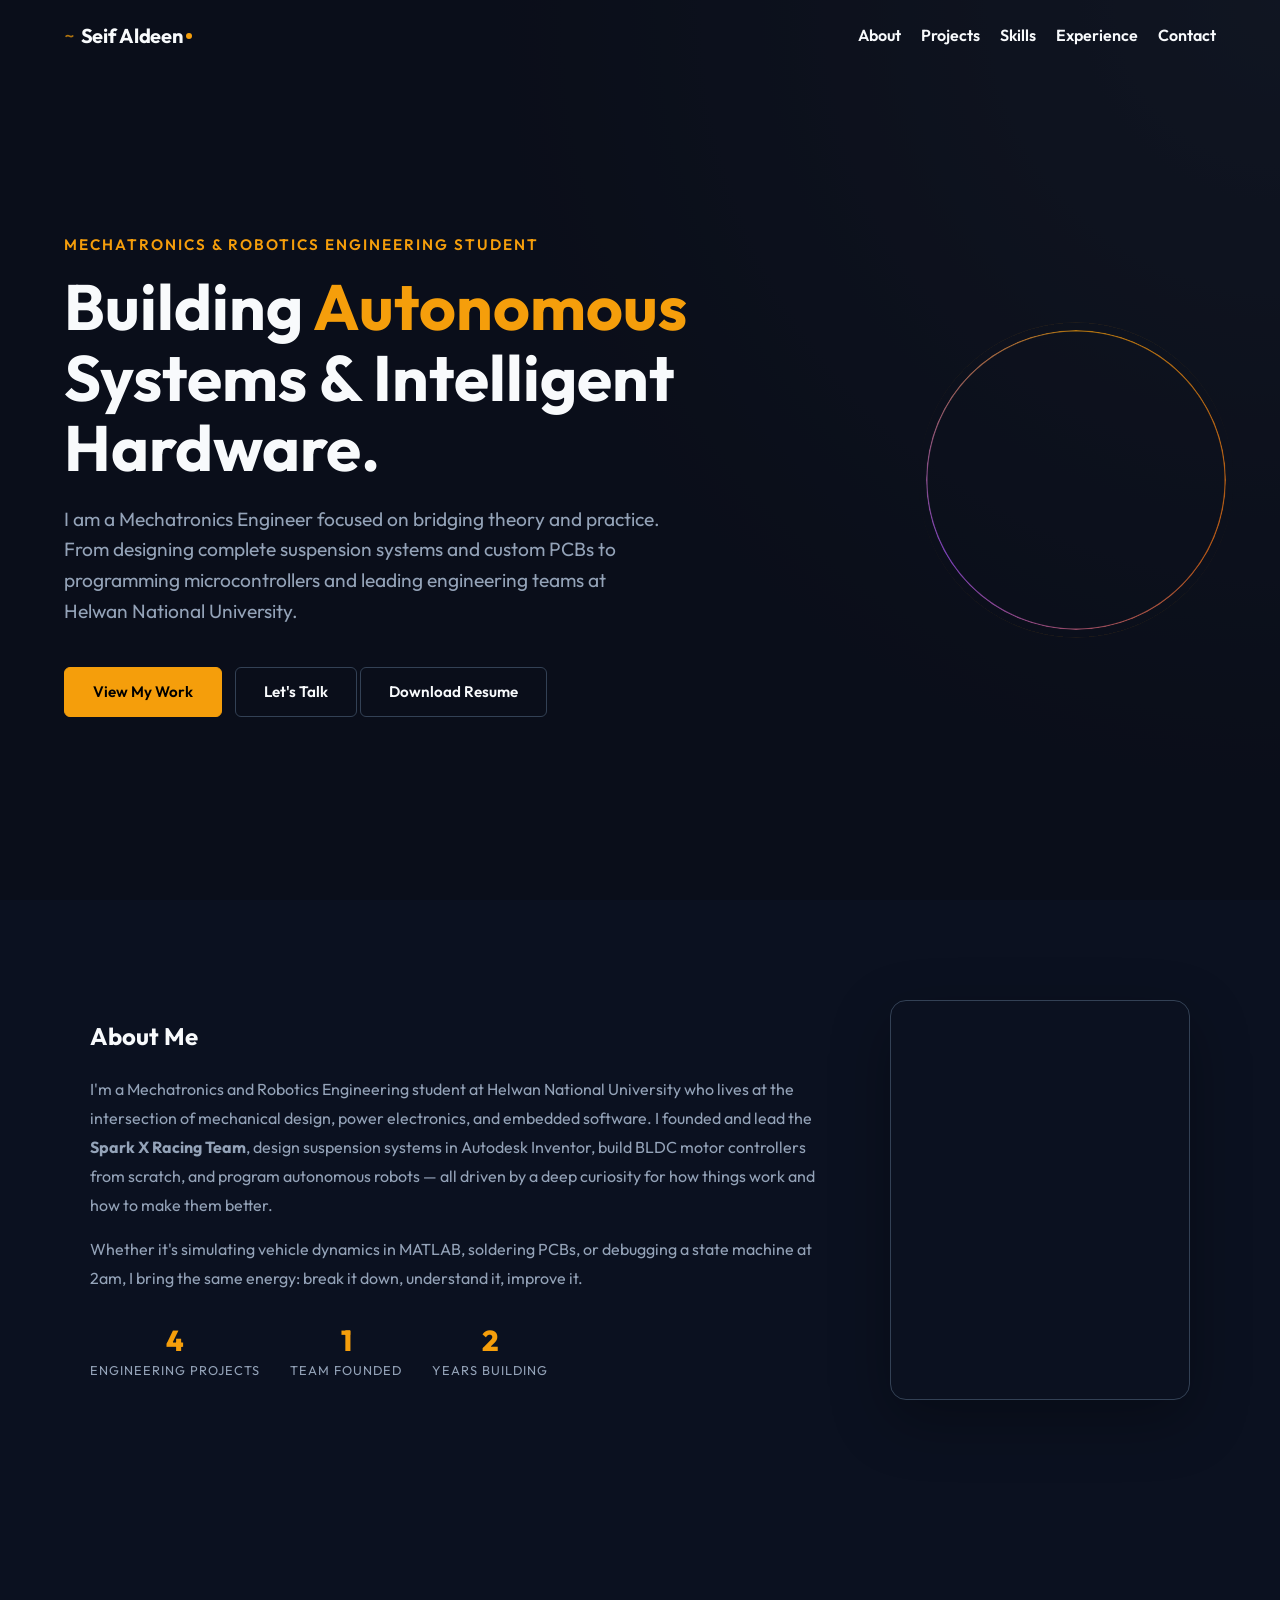
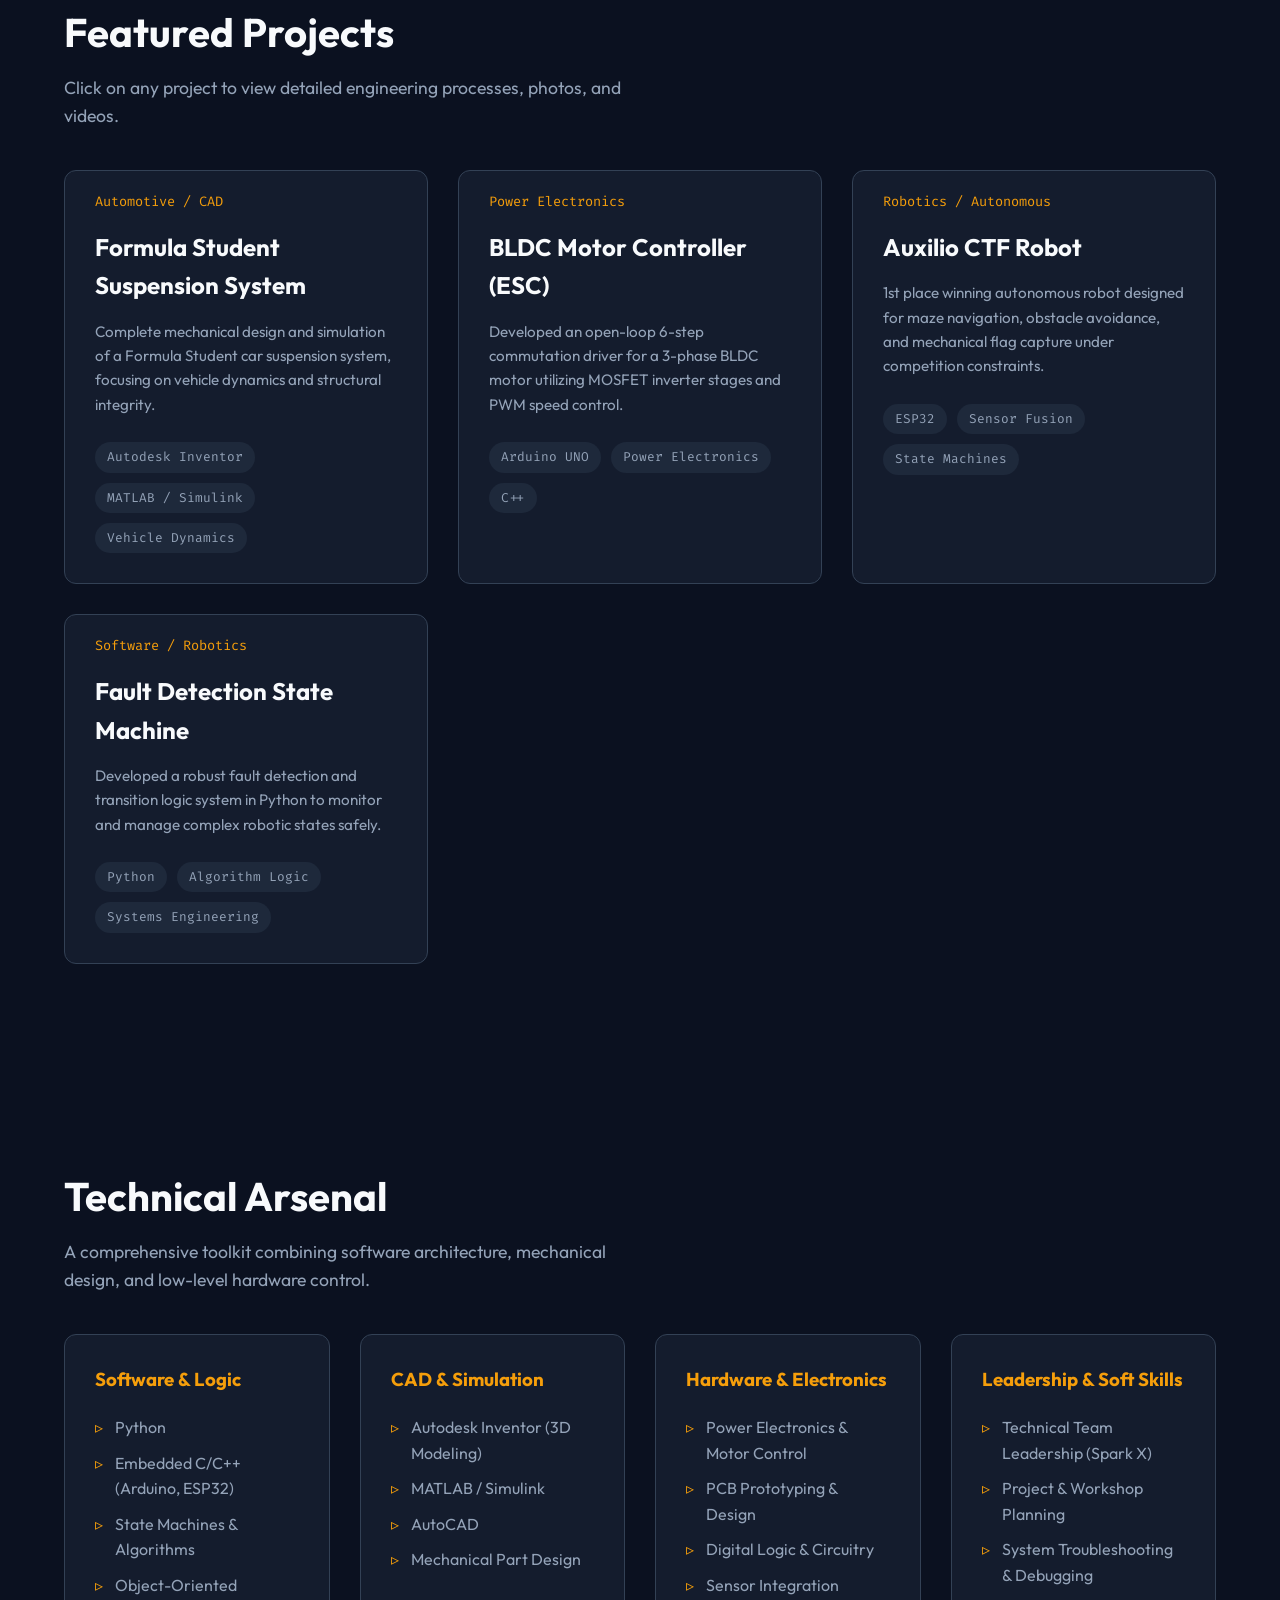
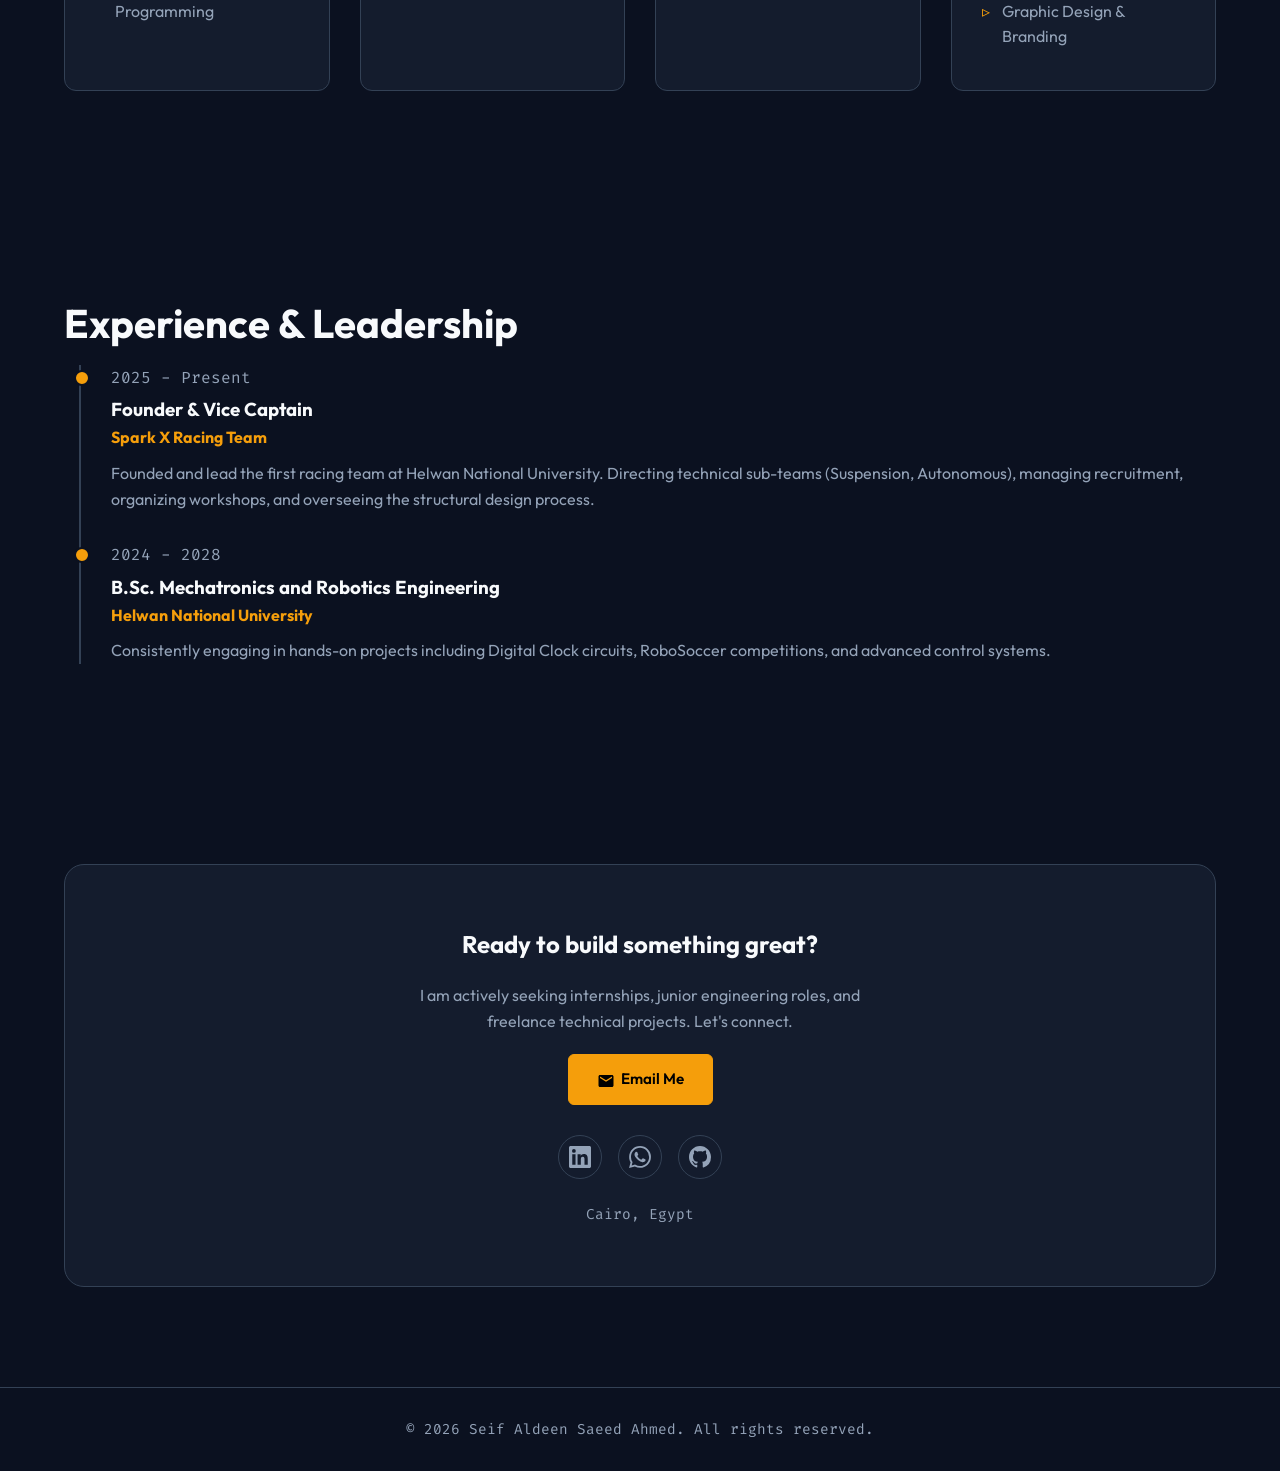
==== index.html @ 83241508 "Add files via upload" ====
<!doctype html>
<html lang="en">
  <head>
    <meta charset="utf-8">
    <meta name="viewport" content="width=device-width, initial-scale=1">
    <title>Seif Aldeen Saeed | Robotics & Mechatronics Engineer</title>
    <meta name="description" content="Portfolio of Seif Aldeen Saeed Ahmed, Mechatronics and Robotics Engineering student at Helwan National University.">
    <meta property="og:title" content="Seif Aldeen Saeed | Robotics & Mechatronics Engineer">
    <meta property="og:description" content="Building autonomous systems and intelligent hardware.">
    <meta property="og:type" content="website">
    <meta property="og:url" content="https://seifaldeen.github.io">
    <meta property="og:image" content="assets/hero-engineering.png">
    <meta name="twitter:card" content="summary_large_image">
    <link rel="preconnect" href="https://fonts.googleapis.com">
    <link rel="preconnect" href="https://fonts.gstatic.com" crossorigin>
    <link href="https://fonts.googleapis.com/css2?family=Outfit:wght@300;400;600;800&family=Fira+Code:wght@400;500&display=swap" rel="stylesheet">
    <link rel="stylesheet" href="styles.css">
    <link rel="icon" href="data:image/svg+xml,<svg xmlns='http://www.w3.org/2000/svg' viewBox='0 0 32 32'><rect width='32' height='32' rx='4' fill='%23f59e0b'/><text x='16' y='22' font-size='18' font-weight='800' text-anchor='middle' fill='%23000'>SA</text></svg>">
  </head>
  <body>
    <div class="scroll-progress" id="scrollProgress"></div>
    <a href="#main-content" class="skip-link">Skip to main content</a>

    <header class="site-header" id="header" role="banner">
      <a class="brand" href="#top" aria-label="Home">
        <span class="brand-name">Seif Aldeen<span class="brand-dot"></span></span>
      </a>
      <button class="hamburger" id="hamburger" aria-label="Toggle navigation menu" aria-expanded="false">
        <span class="hamburger-line"></span>
        <span class="hamburger-line"></span>
        <span class="hamburger-line"></span>
      </button>
      <nav class="nav" id="nav" role="navigation" aria-label="Main navigation">
        <a href="#about">About</a>
        <a href="#work">Projects</a>
        <a href="#skills">Skills</a>
        <a href="#experience">Experience</a>
        <a href="#contact">Contact</a>
      </nav>
    </header>

    <main id="main-content">
      <section class="hero fade-in" id="top" data-section="hero">
        <div class="hero-video-bg">
          <video autoplay muted loop playsinline poster="assets/hero-fallback.jpg">
            <source src="assets/hero-bg.mp4" type="video/mp4">
          </video>
          <div class="hero-video-overlay"></div>
        </div>
        <div class="hero-content">
          <p class="eyebrow" id="hero-eyebrow" data-edit data-label="Eyebrow Text">Mechatronics & Robotics Engineering Student</p>
          <h1 id="hero-headline" data-edit data-label="Headline">Building <span class="highlight">Autonomous</span> Systems & Intelligent Hardware.</h1>
          <p class="hero-copy" id="hero-desc" data-edit data-label="Description">
            I am a Mechatronics Engineer focused on bridging theory and practice. From designing complete suspension systems and custom PCBs to programming microcontrollers and leading engineering teams at Helwan National University.
          </p>
          <div class="hero-actions">
            <a class="button button-primary" href="#work">View My Work</a>
            <a class="button button-secondary" href="mailto:seifaldeengr@gmail.com">Let's Talk</a>
            <a class="button button-outline" href="assets/resume.pdf" target="_blank" rel="noopener noreferrer">Download Resume</a>
          </div>
        </div>
        <div class="hero-visual">
          <div class="hero-profile">
            <div class="hero-profile-ring"></div>
            <img src="assets/profile.jpg" alt="Seif Aldeen Saeed" class="hero-profile-img" id="hero-profile-img" data-edit data-label="Profile Photo" onerror="this.style.display='none'">
          </div>
        </div>
      </section>

      <section class="section about-section fade-in" id="about" data-section="about" aria-labelledby="about-heading">
        <div class="about-content">
          <div class="about-text">
            <h2 id="about-heading">About Me</h2>
            <p id="about-p1" data-edit data-label="About Paragraph 1">I'm a Mechatronics and Robotics Engineering student at Helwan National University who lives at the intersection of mechanical design, power electronics, and embedded software. I founded and lead the <strong>Spark X Racing Team</strong>, design suspension systems in Autodesk Inventor, build BLDC motor controllers from scratch, and program autonomous robots — all driven by a deep curiosity for how things work and how to make them better.</p>
            <p id="about-p2" data-edit data-label="About Paragraph 2">Whether it's simulating vehicle dynamics in MATLAB, soldering PCBs, or debugging a state machine at 2am, I bring the same energy: break it down, understand it, improve it.</p>
            <div class="about-stats">
              <div class="stat">
                <span class="stat-number" id="statProjects">0</span>
                <span class="stat-label">Engineering Projects</span>
              </div>
              <div class="stat">
                <span class="stat-number">1</span>
                <span class="stat-label">Team Founded</span>
              </div>
              <div class="stat">
                <span class="stat-number" id="statYears">0</span>
                <span class="stat-label">Years Building</span>
              </div>
            </div>
          </div>
          <div class="about-visual">
            <div class="about-image-frame">
              <img src="assets/about.jpg" alt="Seif Aldeen working" id="about-img" data-edit data-label="About Photo" onerror="this.style.display='none'">
            </div>
          </div>
        </div>
      </section>

      <section class="section fade-in" id="work" aria-labelledby="work-heading">
        <div class="section-heading">
          <h2 id="work-heading">Featured Projects</h2>
          <p>Click on any project to view detailed engineering processes, photos, and videos.</p>
        </div>
        <div class="work-grid" id="projectGrid"></div>
      </section>

      <section class="section skills-section fade-in" id="skills" data-section="skills" aria-labelledby="skills-heading">
        <div class="section-heading">
          <h2 id="skills-heading">Technical Arsenal</h2>
          <p>A comprehensive toolkit combining software architecture, mechanical design, and low-level hardware control.</p>
        </div>
        <div class="skills-grid">
          <div class="skill-box">
            <h3>Software & Logic</h3>
            <ul>
              <li>Python</li>
              <li>Embedded C/C++ (Arduino, ESP32)</li>
              <li>State Machines & Algorithms</li>
              <li>Object-Oriented Programming</li>
            </ul>
          </div>
          <div class="skill-box">
            <h3>CAD & Simulation</h3>
            <ul>
              <li>Autodesk Inventor (3D Modeling)</li>
              <li>MATLAB / Simulink</li>
              <li>AutoCAD</li>
              <li>Mechanical Part Design</li>
            </ul>
          </div>
          <div class="skill-box">
            <h3>Hardware & Electronics</h3>
            <ul>
              <li>Power Electronics & Motor Control</li>
              <li>PCB Prototyping & Design</li>
              <li>Digital Logic & Circuitry</li>
              <li>Sensor Integration</li>
            </ul>
          </div>
          <div class="skill-box">
            <h3>Leadership & Soft Skills</h3>
            <ul>
              <li>Technical Team Leadership (Spark X)</li>
              <li>Project & Workshop Planning</li>
              <li>System Troubleshooting & Debugging</li>
              <li>Graphic Design & Branding</li>
            </ul>
          </div>
        </div>
      </section>

      <section class="section fade-in" id="experience" data-section="experience" aria-labelledby="exp-heading">
        <div class="section-heading">
          <h2 id="exp-heading">Experience & Leadership</h2>
        </div>
        <div class="timeline">
          <div class="timeline-item">
            <div class="time">2025 - Present</div>
            <div class="timeline-content">
              <h3>Founder & Vice Captain</h3>
              <h4>Spark X Racing Team</h4>
              <p>Founded and lead the first racing team at Helwan National University. Directing technical sub-teams (Suspension, Autonomous), managing recruitment, organizing workshops, and overseeing the structural design process.</p>
            </div>
          </div>
          <div class="timeline-item">
            <div class="time">2024 - 2028</div>
            <div class="timeline-content">
              <h3>B.Sc. Mechatronics and Robotics Engineering</h3>
              <h4>Helwan National University</h4>
              <p>Consistently engaging in hands-on projects including Digital Clock circuits, RoboSoccer competitions, and advanced control systems.</p>
            </div>
          </div>
        </div>
      </section>

      <section class="section contact-section fade-in" id="contact" data-section="contact" aria-labelledby="contact-heading">
        <div class="contact-card">
          <h2 id="contact-heading" data-edit data-label="Contact Heading">Ready to build something great?</h2>
          <p id="contact-desc" data-edit data-label="Contact Description">I am actively seeking internships, junior engineering roles, and freelance technical projects. Let's connect.</p>
          <div class="contact-links">
            <a href="mailto:seifaldeengr@gmail.com" class="button button-primary"><svg width="18" height="18" viewBox="0 0 24 24" fill="currentColor" style="vertical-align:middle;margin-right:6px;"><path d="M20 4H4c-1.1 0-2 .9-2 2v12c0 1.1.9 2 2 2h16c1.1 0 2-.9 2-2V6c0-1.1-.9-2-2-2zm0 4l-8 5-8-5V6l8 5 8-5v2z"/></svg>Email Me</a>
          </div>
          <div class="social-links">
            <a href="https://www.linkedin.com/in/-seifaldeen/" target="_blank" rel="noopener noreferrer" class="social-link" title="LinkedIn">
              <svg width="22" height="22" viewBox="0 0 24 24" fill="currentColor"><path d="M20.447 20.452h-3.554v-5.569c0-1.328-.027-3.037-1.852-3.037-1.853 0-2.136 1.445-2.136 2.939v5.667H9.351V9h3.414v1.561h.046c.477-.9 1.637-1.85 3.37-1.85 3.601 0 4.267 2.37 4.267 5.455v6.286zM5.337 7.433a2.062 2.062 0 01-2.063-2.065 2.064 2.064 0 112.063 2.065zm1.782 13.019H3.555V9h3.564v11.452zM22.225 0H1.771C.792 0 0 .774 0 1.729v20.542C0 23.227.792 24 1.771 24h20.451C23.2 24 24 23.227 24 22.271V1.729C24 .774 23.2 0 22.222 0h.003z"/></svg>
            </a>
            <a href="https://wa.me/201121483787" target="_blank" rel="noopener noreferrer" class="social-link" title="WhatsApp">
              <svg width="22" height="22" viewBox="0 0 24 24" fill="currentColor"><path d="M17.472 14.382c-.297-.149-1.758-.867-2.03-.967-.273-.099-.471-.148-.67.15-.197.297-.767.966-.94 1.164-.173.199-.347.223-.644.075-.297-.15-1.255-.463-2.39-1.475-.883-.788-1.48-1.761-1.653-2.059-.173-.297-.018-.458.13-.606.134-.133.298-.347.446-.52.149-.174.198-.298.298-.497.099-.198.05-.371-.025-.52-.075-.149-.669-1.612-.916-2.207-.242-.579-.487-.5-.669-.51-.173-.008-.371-.01-.57-.01-.198 0-.52.074-.792.372-.272.297-1.04 1.016-1.04 2.479 0 1.462 1.065 2.875 1.213 3.074.149.198 2.096 3.2 5.077 4.487.709.306 1.262.489 1.694.625.712.227 1.36.195 1.871.118.571-.085 1.758-.719 2.006-1.413.248-.694.248-1.289.173-1.413-.074-.124-.272-.198-.57-.347m-5.421 7.403h-.004a9.87 9.87 0 01-5.031-1.378l-.361-.214-3.741.982.998-3.648-.235-.374a9.86 9.86 0 01-1.51-5.26c.001-5.45 4.436-9.884 9.888-9.884 2.64 0 5.122 1.03 6.988 2.898a9.825 9.825 0 012.893 6.994c-.003 5.45-4.437 9.884-9.885 9.884m8.413-18.297A11.815 11.815 0 0012.05 0C5.495 0 .16 5.335.157 11.892c0 2.096.547 4.142 1.588 5.945L.057 24l6.305-1.654a11.882 11.882 0 005.683 1.448h.005c6.554 0 11.89-5.335 11.893-11.893a11.821 11.821 0 00-3.48-8.413z"/></svg>
            </a>
            <a href="https://github.com/seif-aldeen" target="_blank" rel="noopener noreferrer" class="social-link" title="GitHub">
              <svg width="22" height="22" viewBox="0 0 24 24" fill="currentColor"><path d="M12 0C5.37 0 0 5.37 0 12c0 5.31 3.435 9.795 8.205 11.385.6.105.825-.255.825-.57 0-.285-.015-1.23-.015-2.235-3.015.555-3.795-.735-4.035-1.41-.135-.345-.72-1.41-1.23-1.695-.42-.225-1.02-.78-.015-.795.945-.015 1.62.87 1.845 1.23 1.08 1.815 2.805 1.305 3.495.99.105-.78.42-1.305.765-1.605-2.67-.3-5.46-1.335-5.46-5.925 0-1.305.465-2.385 1.23-3.225-.12-.3-.54-1.53.12-3.18 0 0 1.005-.315 3.3 1.23.96-.27 1.98-.405 3-.405s2.04.135 3 .405c2.295-1.56 3.3-1.23 3.3-1.23.66 1.65.24 2.88.12 3.18.765.84 1.23 1.905 1.23 3.225 0 4.605-2.805 5.625-5.475 5.925.435.375.81 1.095.81 2.22 0 1.605-.015 2.895-.015 3.3 0 .315.225.69.825.57A12.02 12.02 0 0024 12c0-6.63-5.37-12-12-12z"/></svg>
            </a>
          </div>
          <div class="contact-info">
            <span>Cairo, Egypt</span>
          </div>
        </div>
      </section>
    </main>

    <footer class="site-footer" role="contentinfo">
      <p>&copy; <span id="year"></span> Seif Aldeen Saeed Ahmed. All rights reserved.</p>
    </footer>

    <script src="script.js"></script>
  </body>
</html>
---- styles.css ----
:root {
  --bg-color: #0b1120;
  --bg-secondary: #1e293b;
  --text-main: #f8fafc;
  --text-muted: #94a3b8;
  --accent: #f59e0b;
  --accent-hover: #d97706;
  --border: #334155;
  --card-bg: rgba(30, 41, 59, 0.5);
  --radius: 12px;
  --transition: 0.3s ease;
}

* {
  box-sizing: border-box;
  margin: 0;
  padding: 0;
}

html {
  scroll-behavior: smooth;
}

body {
  background-color: var(--bg-color);
  color: var(--text-main);
  font-family: 'Outfit', sans-serif;
  line-height: 1.6;
  overflow-x: hidden;
}

a {
  text-decoration: none;
  color: inherit;
}

img {
  max-width: 100%;
  height: auto;
}

::selection {
  background: rgba(245, 158, 11, 0.3);
  color: var(--text-main);
}

:focus-visible {
  outline: 2px solid var(--accent);
  outline-offset: 3px;
}

.skip-link {
  position: absolute;
  top: -100%;
  left: 10px;
  background: var(--accent);
  color: #000;
  padding: 8px 16px;
  z-index: 10000;
  border-radius: 4px;
  font-weight: 600;
  transition: top 0.2s;
}

.skip-link:focus {
  top: 10px;
}

/* ===== HEADER ===== */
.site-header {
  position: fixed;
  top: 0;
  width: 100%;
  padding: 20px 5%;
  display: flex;
  justify-content: space-between;
  align-items: center;
  z-index: 1000;
  transition: background var(--transition), backdrop-filter var(--transition);
}

.site-header.scrolled {
  background: rgba(11, 17, 32, 0.9);
  backdrop-filter: blur(10px);
  border-bottom: 1px solid var(--border);
}

.brand {
  display: flex;
  align-items: center;
  gap: 8px;
  font-size: 1.25rem;
  text-decoration: none;
  font-weight: 700;
  letter-spacing: -0.3px;
}

.brand-name {
  color: var(--text-main);
  display: flex;
  align-items: center;
}

.brand-dot {
  display: inline-block;
  width: 6px;
  height: 6px;
  background: var(--accent);
  border-radius: 50%;
  margin-left: 4px;
  animation: pulse-dot 2s ease-in-out infinite;
}

@keyframes pulse-dot {
  0%, 100% { opacity: 1; transform: scale(1); }
  50% { opacity: 0.5; transform: scale(0.8); }
}

.brand-name::before {
  content: '~';
  color: var(--accent);
  margin-right: 6px;
  font-weight: 400;
  opacity: 0.7;
}

.nav {
  display: flex;
  gap: 20px;
  font-weight: 600;
}

.nav a {
  position: relative;
  transition: color var(--transition);
}

.nav a::after {
  content: '';
  position: absolute;
  bottom: -4px;
  left: 0;
  width: 0;
  height: 2px;
  background: var(--accent);
  transition: width var(--transition);
}

.nav a:hover {
  color: var(--accent);
}

.nav a:hover::after {
  width: 100%;
}

/* ===== HAMBURGER ===== */
.hamburger {
  display: none;
  flex-direction: column;
  gap: 5px;
  background: none;
  border: none;
  cursor: pointer;
  padding: 4px;
  z-index: 1001;
}

.hamburger-line {
  display: block;
  width: 24px;
  height: 2px;
  background: var(--text-main);
  border-radius: 2px;
  transition: transform var(--transition), opacity var(--transition);
}

.hamburger.active .hamburger-line:nth-child(1) {
  transform: translateY(7px) rotate(45deg);
}

.hamburger.active .hamburger-line:nth-child(2) {
  opacity: 0;
}

.hamburger.active .hamburger-line:nth-child(3) {
  transform: translateY(-7px) rotate(-45deg);
}

/* ===== HERO ===== */
.hero {
  min-height: 100vh;
  display: flex;
  align-items: center;
  padding: 0 5%;
  background: radial-gradient(circle at top right, #1e293b, transparent 50%);
  position: relative;
  overflow: hidden;
}

.hero-video-bg {
  position: absolute;
  inset: 0;
  z-index: 0;
}

.hero-video-bg video {
  width: 100%;
  height: 100%;
  object-fit: cover;
}

.hero-video-overlay {
  position: absolute;
  inset: 0;
  background: rgba(10, 14, 23, 0.7);
}

.hero-content,
.hero-visual {
  position: relative;
  z-index: 1;
}

.hero-content {
  max-width: 800px;
  margin-top: 50px;
}

.eyebrow {
  color: var(--accent);
  font-weight: 600;
  text-transform: uppercase;
  letter-spacing: 2px;
  margin-bottom: 15px;
  font-size: 0.95rem;
}

h1 {
  font-size: clamp(2.5rem, 5vw, 4.5rem);
  line-height: 1.1;
  margin-bottom: 20px;
}

.highlight {
  color: var(--accent);
}

.hero-copy {
  font-size: 1.2rem;
  color: var(--text-muted);
  margin-bottom: 40px;
  max-width: 600px;
}

.hero {
  gap: 60px;
  justify-content: space-between;
}

.hero-visual {
  flex-shrink: 0;
  display: flex;
  align-items: center;
  justify-content: center;
  margin-top: 60px;
}

.hero-profile {
  position: relative;
  width: 280px;
  height: 280px;
}

.hero-profile-ring {
  position: absolute;
  inset: -10px;
  border-radius: 50%;
  background: conic-gradient(from 0deg, var(--accent), #f97316, #a855f7, var(--accent));
  mask: radial-gradient(farthest-side, transparent calc(100% - 2px), #fff calc(100% - 1px));
  -webkit-mask: radial-gradient(farthest-side, transparent calc(100% - 2px), #fff calc(100% - 1px));
  animation: spin-ring 4s linear infinite;
  opacity: 0.7;
}

@keyframes spin-ring {
  0% { transform: rotate(0deg); }
  100% { transform: rotate(360deg); }
}

.hero-profile::after {
  content: '';
  position: absolute;
  inset: -18px;
  border-radius: 50%;
  background: conic-gradient(from 90deg, transparent, rgba(245,158,11,0.08), transparent, rgba(245,158,11,0.08), transparent);
  mask: radial-gradient(farthest-side, transparent calc(100% - 1px), #fff calc(100% - 1px));
  -webkit-mask: radial-gradient(farthest-side, transparent calc(100% - 1px), #fff calc(100% - 1px));
  animation: spin-ring 6s linear infinite reverse;
  pointer-events: none;
}

.hero-profile-img {
  width: 100%;
  height: 100%;
  object-fit: cover;
  border-radius: 50%;
  border: 3px solid var(--accent);
  box-shadow: 0 0 60px rgba(245, 158, 11, 0.15), 0 0 120px rgba(245, 158, 11, 0.05);
}

/* ===== BUTTONS ===== */
.button {
  padding: 12px 28px;
  font-weight: 600;
  border-radius: 6px;
  display: inline-block;
  transition: all var(--transition);
  cursor: pointer;
  font-family: 'Outfit', sans-serif;
  font-size: 0.95rem;
  border: none;
}

.button-primary {
  background: var(--accent);
  color: #000;
  border: 1px solid var(--accent);
}

.button-primary:hover {
  background: var(--accent-hover);
  transform: translateY(-2px);
}

.button-secondary {
  background: transparent;
  border: 1px solid var(--border);
  color: var(--text-main);
  margin-left: 10px;
}

.button-secondary:hover {
  border-color: var(--text-main);
  transform: translateY(-2px);
}

.button-whatsapp {
  background: #25D366;
  color: #000;
  border: 1px solid #25D366;
}

.button-whatsapp:hover {
  background: #1ebe5d;
  transform: translateY(-2px);
}

/* ===== SECTIONS ===== */
.section {
  padding: 100px 5%;
}

.section-heading h2 {
  font-size: 2.5rem;
  margin-bottom: 10px;
}

.section-heading p {
  color: var(--text-muted);
  margin-bottom: 40px;
  font-size: 1.1rem;
  max-width: 600px;
}

/* ===== PROJECTS GRID ===== */
.work-grid {
  display: grid;
  grid-template-columns: repeat(3, 1fr);
  gap: 30px;
}

.work-card {
  background: var(--card-bg);
  border: 1px solid var(--border);
  border-radius: var(--radius);
  display: block;
  transition: transform var(--transition), border-color var(--transition), box-shadow var(--transition);
  position: relative;
  overflow: hidden;
}

.card-content {
  padding: 20px 30px 30px;
}

.work-card:hover {
  transform: translateY(-5px);
  border-color: var(--accent);
  box-shadow: 0 10px 30px rgba(0, 0, 0, 0.5);
}

.card-label {
  font-family: 'Fira Code', monospace;
  font-size: 0.85rem;
  color: var(--accent);
  margin-bottom: 15px;
  display: block;
}

.work-card h3 {
  font-size: 1.5rem;
  margin-bottom: 15px;
}

.work-card p {
  color: var(--text-muted);
  margin-bottom: 25px;
  font-size: 0.95rem;
}

.tag-list {
  list-style: none;
  display: flex;
  flex-wrap: wrap;
  gap: 10px;
}

.tag-list li {
  background: var(--bg-secondary);
  padding: 5px 12px;
  border-radius: 20px;
  font-size: 0.8rem;
  font-family: 'Fira Code', monospace;
  color: var(--text-muted);
}

/* ===== SECTION EDIT BUTTON (dev mode) ===== */
.dev-mode .section-edit-btn {
  position: absolute;
  top: 50px;
  right: 16px;
  width: 36px;
  height: 36px;
  border-radius: 50%;
  border: 1px solid var(--accent);
  background: rgba(11, 17, 32, 0.85);
  color: var(--accent);
  font-size: 1rem;
  cursor: pointer;
  z-index: 50;
  display: flex;
  align-items: center;
  justify-content: center;
  opacity: 0.5;
  transition: opacity 0.2s, transform 0.2s, background 0.2s;
}

.dev-mode [data-section]:hover .section-edit-btn {
  opacity: 1;
}

.dev-mode .section-edit-btn:hover {
  background: var(--accent);
  color: #000;
  transform: scale(1.15);
}

/* ===== ABOUT ===== */
.about-content {
  display: flex;
  gap: 60px;
  align-items: center;
  max-width: 1100px;
  margin: 0 auto;
}

.about-text {
  flex: 1;
}

.about-text h2 {
  margin-bottom: 20px;
}

.about-text p {
  color: var(--text-muted);
  line-height: 1.8;
  margin-bottom: 16px;
}

.about-stats {
  display: flex;
  gap: 30px;
  margin-top: 30px;
}

.stat {
  text-align: center;
}

.stat-number {
  display: block;
  font-size: 1.8rem;
  font-weight: 800;
  color: var(--accent);
  line-height: 1.2;
}

.stat-label {
  font-size: 0.8rem;
  color: var(--text-muted);
  text-transform: uppercase;
  letter-spacing: 1px;
}

.about-visual {
  flex-shrink: 0;
  width: 300px;
}

.about-image-frame {
  width: 100%;
  aspect-ratio: 3/4;
  border-radius: 16px;
  overflow: hidden;
  border: 1px solid var(--border);
  box-shadow: 0 20px 60px rgba(0,0,0,0.3);
}

.about-image-frame img {
  width: 100%;
  height: 100%;
  object-fit: cover;
}

/* ===== SKILLS ===== */
.skills-grid {
  display: grid;
  grid-template-columns: repeat(auto-fit, minmax(250px, 1fr));
  gap: 30px;
}

.skill-box {
  background: var(--card-bg);
  padding: 30px;
  border-radius: var(--radius);
  border: 1px solid var(--border);
  transition: border-color var(--transition);
}

.skill-box:hover {
  border-color: var(--accent);
}

.skill-box h3 {
  margin-bottom: 20px;
  color: var(--accent);
}

.skill-box ul {
  list-style: none;
  color: var(--text-muted);
}

.skill-box ul li {
  margin-bottom: 10px;
  position: relative;
  padding-left: 20px;
}

.skill-box ul li::before {
  content: '▹';
  position: absolute;
  left: 0;
  color: var(--accent);
}

/* ===== TIMELINE ===== */
.timeline {
  display: flex;
  flex-direction: column;
  gap: 30px;
  border-left: 2px solid var(--border);
  padding-left: 30px;
  margin-left: 15px;
}

.timeline-item {
  position: relative;
}

.timeline-item::before {
  content: '';
  position: absolute;
  left: -37px;
  top: 5px;
  width: 12px;
  height: 12px;
  border-radius: 50%;
  background: var(--accent);
  border: 2px solid var(--bg-color);
}

.timeline-item .time {
  font-family: 'Fira Code', monospace;
  color: var(--text-muted);
  margin-bottom: 5px;
}

.timeline-item h4 {
  color: var(--accent);
  margin-bottom: 10px;
}

.timeline-content p {
  color: var(--text-muted);
}

/* ===== CONTACT ===== */
.contact-card {
  text-align: center;
  background: var(--card-bg);
  padding: 60px 20px;
  border-radius: 20px;
  border: 1px solid var(--border);
}

.contact-card p {
  color: var(--text-muted);
  margin: 20px auto;
  max-width: 500px;
}

.contact-links {
  margin-bottom: 30px;
}

.contact-info {
  font-family: 'Fira Code', monospace;
  color: var(--text-muted);
  font-size: 0.9rem;
  margin-top: 20px;
}

.social-links {
  display: flex;
  justify-content: center;
  gap: 16px;
  margin-bottom: 24px;
}

.social-link {
  display: flex;
  align-items: center;
  justify-content: center;
  width: 44px;
  height: 44px;
  border-radius: 50%;
  border: 1px solid var(--border);
  color: var(--text-muted);
  transition: all var(--transition);
}

.social-link:hover {
  color: var(--accent);
  border-color: var(--accent);
  background: rgba(245, 158, 11, 0.08);
  transform: translateY(-3px);
}

.button-outline {
  background: transparent;
  color: var(--text-main);
  border: 1px solid var(--border);
}

.button-outline:hover {
  border-color: var(--accent);
  color: var(--accent);
  transform: translateY(-2px);
}

/* ===== SCROLL PROGRESS BAR ===== */
.scroll-progress {
  position: fixed;
  top: 0;
  left: 0;
  height: 3px;
  width: 0%;
  background: linear-gradient(90deg, var(--accent), #f97316);
  z-index: 99999;
  transition: width 50ms linear;
}

/* ===== FOOTER ===== */
.site-footer {
  text-align: center;
  padding: 30px;
  border-top: 1px solid var(--border);
  color: var(--text-muted);
  font-family: 'Fira Code', monospace;
  font-size: 0.9rem;
}

/* ===== SCROLL ANIMATIONS ===== */
.fade-in {
  opacity: 0;
  transform: translateY(30px);
  transition: opacity 0.8s ease-out, transform 0.8s ease-out;
}

.fade-in.visible {
  opacity: 1;
  transform: translateY(0);
}

/* ================================================================
   DEV MODE ADMIN PANEL
   ================================================================ */

.dev-mode .admin-bar {
  position: fixed;
  bottom: 0;
  left: 0;
  right: 0;
  z-index: 9999;
  background: #1a1a2e;
  border-top: 2px solid var(--accent);
  padding: 10px 20px;
  display: flex;
  align-items: center;
  justify-content: space-between;
  gap: 12px;
  font-family: 'Fira Code', monospace;
  font-size: 0.85rem;
  box-shadow: 0 -4px 20px rgba(0, 0, 0, 0.5);
}

.dev-mode .admin-bar-badge {
  display: flex;
  align-items: center;
  gap: 8px;
  color: var(--accent);
  font-weight: 600;
}

.dev-mode .admin-bar-badge::before {
  content: '';
  width: 10px;
  height: 10px;
  border-radius: 50%;
  background: #22c55e;
  animation: pulse-dot 2s infinite;
}

@keyframes pulse-dot {
  0%, 100% { opacity: 1; }
  50% { opacity: 0.4; }
}

.dev-mode .admin-bar-actions {
  display: flex;
  gap: 8px;
}

.dev-mode .admin-btn {
  background: var(--bg-secondary);
  color: var(--text-main);
  border: 1px solid var(--border);
  padding: 6px 14px;
  border-radius: 4px;
  cursor: pointer;
  font-family: 'Fira Code', monospace;
  font-size: 0.8rem;
  transition: all var(--transition);
}

.dev-mode .admin-btn:hover {
  border-color: var(--accent);
  color: var(--accent);
}

.dev-mode .admin-btn-danger {
  color: #ef4444;
  border-color: #ef4444;
}

.dev-mode .admin-btn-danger:hover {
  background: #ef4444;
  color: #fff;
}

.dev-mode .admin-btn-success {
  color: #22c55e;
  border-color: #22c55e;
}

.dev-mode .admin-btn-success:hover {
  background: #22c55e;
  color: #000;
}

.dev-mode .admin-btn-warn {
  color: #f59e0b;
  border-color: #f59e0b;
}

.dev-mode .admin-btn-warn:hover {
  background: #f59e0b;
  color: #000;
}

.dev-mode .edit-overlay {
  position: absolute;
  top: 8px;
  right: 8px;
  z-index: 10;
  opacity: 0;
  transition: opacity var(--transition);
}

.dev-mode .work-card:hover .edit-overlay {
  opacity: 1;
}

.dev-mode .admin-edit-btn {
  background: var(--accent);
  color: #000;
  border: none;
  padding: 4px 10px;
  border-radius: 4px;
  cursor: pointer;
  font-family: 'Fira Code', monospace;
  font-size: 0.75rem;
  font-weight: 600;
  transition: all var(--transition);
}

.dev-mode .admin-edit-btn:hover {
  background: var(--accent-hover);
  transform: scale(1.05);
}

.dev-mode .admin-del-btn {
  background: rgba(239, 68, 68, 0.2);
  color: #ef4444;
  border: 1px solid rgba(239, 68, 68, 0.4);
  padding: 2px 8px;
  border-radius: 4px;
  cursor: pointer;
  font-size: 1.1rem;
  font-weight: 700;
  line-height: 1;
  transition: all var(--transition);
  margin-left: 4px;
}

.dev-mode .admin-del-btn:hover {
  background: rgba(239, 68, 68, 0.4);
  transform: scale(1.1);
}

.button-danger {
  background: rgba(239, 68, 68, 0.15);
  color: #ef4444;
  border: 1px solid rgba(239, 68, 68, 0.4);
}

.button-danger:hover {
  background: rgba(239, 68, 68, 0.3);
  transform: translateY(-2px);
}

.dev-mode .admin-add-card {
  display: flex;
  align-items: center;
  justify-content: center;
  min-height: 200px;
  border: 2px dashed var(--border);
  border-radius: var(--radius);
  cursor: pointer;
  transition: all var(--transition);
  background: transparent;
  font-family: 'Outfit', sans-serif;
  color: var(--text-muted);
  font-size: 1rem;
  gap: 8px;
}

.dev-mode .admin-add-card:hover {
  border-color: var(--accent);
  color: var(--accent);
  background: rgba(245, 158, 11, 0.05);
}

/* ===== ADMIN MODAL ===== */
.dev-mode .admin-modal-overlay {
  position: fixed;
  top: 0;
  left: 0;
  right: 0;
  bottom: 0;
  background: rgba(0, 0, 0, 0.7);
  backdrop-filter: blur(4px);
  z-index: 10000;
  display: flex;
  align-items: center;
  justify-content: center;
  padding: 20px;
}

.dev-mode .admin-modal {
  background: #1a1a2e;
  border: 1px solid var(--border);
  border-radius: var(--radius);
  width: 100%;
  max-width: 700px;
  max-height: 90vh;
  display: flex;
  flex-direction: column;
  box-shadow: 0 20px 60px rgba(0, 0, 0, 0.5);
}

.dev-mode .admin-modal-header {
  display: flex;
  justify-content: space-between;
  align-items: center;
  padding: 20px 24px;
  border-bottom: 1px solid var(--border);
}

.dev-mode .admin-modal-header h2 {
  font-size: 1.3rem;
  color: var(--text-main);
}

.dev-mode .admin-modal-close {
  background: none;
  border: none;
  color: var(--text-muted);
  font-size: 1.5rem;
  cursor: pointer;
  padding: 4px;
  line-height: 1;
  transition: color var(--transition);
}

.dev-mode .admin-modal-close:hover {
  color: var(--text-main);
}

.dev-mode .admin-modal-body {
  padding: 24px;
  overflow-y: auto;
  flex: 1;
}

.dev-mode .admin-modal-footer {
  padding: 16px 24px;
  border-top: 1px solid var(--border);
  display: flex;
  justify-content: flex-end;
  gap: 10px;
}

.dev-mode .admin-field {
  margin-bottom: 20px;
}

.dev-mode .admin-field label {
  display: block;
  margin-bottom: 6px;
  font-size: 0.9rem;
  font-weight: 600;
  color: var(--text-muted);
}

.dev-mode .admin-input {
  width: 100%;
  background: var(--bg-color);
  border: 1px solid var(--border);
  border-radius: 6px;
  padding: 10px 14px;
  color: var(--text-main);
  font-family: 'Outfit', sans-serif;
  font-size: 0.95rem;
  transition: border-color var(--transition);
}

.dev-mode .admin-input:focus {
  border-color: var(--accent);
  outline: none;
}

.dev-mode textarea.admin-input {
  resize: vertical;
  min-height: 60px;
}

/* ===== IMAGE SORTABLE LIST (drag & drop) ===== */
.dev-mode .image-sortable-list {
  display: flex;
  flex-direction: column;
  gap: 8px;
  margin-bottom: 12px;
  min-height: 60px;
}

.dev-mode .image-sortable-item {
  display: flex;
  flex-wrap: wrap;
  align-items: center;
  gap: 8px;
  background: var(--bg-color);
  border: 1px solid var(--border);
  border-radius: 6px;
  padding: 8px 12px;
  cursor: grab;
  transition: border-color var(--transition), opacity var(--transition);
  user-select: none;
}

.dev-mode .image-sortable-item:active {
  cursor: grabbing;
}

.dev-mode .image-sortable-item.drag-over {
  border-color: var(--accent);
  opacity: 0.7;
}

.dev-mode .image-sortable-item.dragging {
  opacity: 0.4;
}

.dev-mode .image-sortable-item .drag-handle {
  color: var(--text-muted);
  font-size: 1.1rem;
  cursor: grab;
  flex-shrink: 0;
}

.dev-mode .image-sortable-item .img-thumb {
  width: 48px;
  height: 36px;
  border-radius: 4px;
  object-fit: cover;
  border: 1px solid var(--border);
  flex-shrink: 0;
  background: var(--bg-secondary);
}

.dev-mode .image-sortable-item .img-url {
  flex: 1;
  font-size: 0.8rem;
  color: var(--text-muted);
  font-family: 'Fira Code', monospace;
  overflow: hidden;
  text-overflow: ellipsis;
  white-space: nowrap;
}

.dev-mode .image-sortable-item .img-caption-input {
  flex: 0 0 100%;
  padding: 4px 8px;
  font-size: 0.78rem;
  background: var(--bg-color);
  border: 1px solid var(--border);
  border-radius: 4px;
  color: var(--text-main);
  font-family: 'Outfit', sans-serif;
  margin: 2px 0;
  order: 10;
}

.dev-mode .image-sortable-item .img-caption-input:focus {
  outline: none;
  border-color: var(--accent);
}

.dev-mode .image-sortable-item .img-remove {
  background: none;
  border: none;
  color: #ef4444;
  cursor: pointer;
  font-size: 1.2rem;
  padding: 2px 6px;
  border-radius: 4px;
  transition: background var(--transition);
  flex-shrink: 0;
}

.dev-mode .image-sortable-item .img-remove:hover {
  background: rgba(239, 68, 68, 0.15);
}

.dev-mode .image-sortable-item .img-video-badge {
  width: 20px;
  height: 20px;
  background: rgba(245,158,11,0.15);
  border: 1px solid var(--accent);
  border-radius: 4px;
  display: flex;
  align-items: center;
  justify-content: center;
  font-size: 0.65rem;
  color: var(--accent);
  flex-shrink: 0;
}

.dev-mode .image-sortable-item .img-star {
  cursor: pointer;
  font-size: 1.1rem;
  padding: 2px 4px;
  flex-shrink: 0;
  transition: transform 0.2s;
  line-height: 1;
}

.dev-mode .image-sortable-item .img-star:hover {
  transform: scale(1.2);
}

.dev-mode .image-sortable-item .img-star.is-cover {
  color: var(--accent);
  cursor: default;
}

.dev-mode .image-sortable-item .img-star:not(.is-cover) {
  color: var(--text-muted);
}

.dev-mode .image-sortable-item .img-star:not(.is-cover):hover {
  color: var(--accent);
}

.dev-mode .image-add-row {
  display: flex;
  gap: 8px;
}

.dev-mode .image-add-row .admin-input {
  flex: 1;
}

.dev-mode .image-add-row .admin-btn {
  white-space: nowrap;
}

.dev-mode .image-upload-local {
  display: flex;
  align-items: center;
  gap: 10px;
  margin-top: 8px;
  flex-wrap: wrap;
}

.dev-mode .admin-btn-upload {
  cursor: pointer;
  background: var(--bg-color);
  border: 1px solid var(--border);
  color: var(--text-main);
  padding: 6px 14px;
  border-radius: 4px;
  font-size: 0.8rem;
  font-weight: 600;
  transition: border-color 0.2s;
}

.dev-mode .admin-btn-upload:hover {
  border-color: var(--accent);
}

.dev-mode .upload-hint {
  color: var(--text-muted);
  font-size: 0.75rem;
  font-style: italic;
}

.dev-mode .image-sortable-list.drop-target {
  border-color: var(--accent);
  background: rgba(245, 158, 11, 0.08);
}

.dev-mode .image-sortable-empty {
  color: var(--text-muted);
  font-size: 0.85rem;
  padding: 16px;
  text-align: center;
  border: 1px dashed var(--border);
  border-radius: 6px;
}

/* ===== TOAST NOTIFICATION ===== */
.dev-mode .admin-toast {
  position: fixed;
  bottom: 80px;
  left: 50%;
  transform: translateX(-50%);
  background: #1a1a2e;
  border: 1px solid var(--accent);
  color: var(--text-main);
  padding: 10px 24px;
  border-radius: 6px;
  font-family: 'Fira Code', monospace;
  font-size: 0.85rem;
  z-index: 99999;
  animation: toast-in 0.3s ease;
  white-space: nowrap;
}

@keyframes toast-in {
  from {
    opacity: 0;
    transform: translateX(-50%) translateY(20px);
  }
  to {
    opacity: 1;
    transform: translateX(-50%) translateY(0);
  }
}

/* ================================================================
   PROJECT TEMPLATE PAGE
   ================================================================ */

.project-page .project-header {
  padding: 150px 5% 50px;
  text-align: center;
}

.project-page .project-header h1 {
  margin-bottom: 20px;
}

.project-page .back-link {
  display: inline-block;
  margin-bottom: 30px;
  color: var(--accent);
  font-family: 'Fira Code', monospace;
  transition: color var(--transition);
}

.project-page .back-link:hover {
  color: var(--accent-hover);
}

.project-page .media-container {
  max-width: 900px;
  margin: 0 auto 50px;
  border-radius: var(--radius);
  overflow: hidden;
  border: 1px solid var(--border);
}

.project-page .media-container video,
.project-page .media-container img {
  width: 100%;
  display: block;
}

.project-page .project-details {
  max-width: 800px;
  margin: 0 auto 100px;
}

.project-page .project-details h2 {
  color: var(--accent);
  margin-top: 40px;
  margin-bottom: 15px;
}

.project-page .project-details p {
  color: var(--text-muted);
  margin-bottom: 15px;
  font-size: 1.1rem;
}

.project-page .photo-gallery {
  display: grid;
  grid-template-columns: repeat(auto-fill, minmax(280px, 1fr));
  gap: 20px;
  margin-top: 30px;
}

.project-page .photo-gallery .gallery-figure {
  margin: 0;
  border-radius: 8px;
  overflow: hidden;
  border: 1px solid var(--border);
  background: var(--card-bg);
  transition: transform var(--transition);
}

.project-page .photo-gallery .gallery-figure:hover {
  transform: scale(1.02);
}

.project-page .photo-gallery .gallery-figure img,
.project-page .photo-gallery .gallery-figure iframe {
  width: 100%;
  display: block;
  cursor: pointer;
  border: none;
  border-radius: 0;
  aspect-ratio: 16/9;
  object-fit: cover;
  background: #000;
}

.project-page .photo-gallery .gallery-figure {
  position: relative;
}

.project-page .photo-gallery .gallery-play-badge {
  position: absolute;
  top: 50%;
  left: 50%;
  transform: translate(-50%, -50%);
  width: 48px;
  height: 48px;
  background: rgba(0,0,0,0.65);
  border: 2px solid rgba(255,255,255,0.7);
  border-radius: 50%;
  display: flex;
  align-items: center;
  justify-content: center;
  color: #fff;
  font-size: 1.2rem;
  pointer-events: none;
  transition: transform var(--transition);
}

.project-page .photo-gallery .gallery-figure:hover .gallery-play-badge {
  transform: translate(-50%, -50%) scale(1.12);
  background: rgba(0,0,0,0.8);
}

.project-page .photo-gallery .gallery-figure .gallery-caption {
  padding: 10px 14px;
  font-size: 0.85rem;
  color: var(--text-muted);
  border-top: 1px solid var(--border);
  font-family: 'Outfit', sans-serif;
}

/* ================================================================
   RESPONSIVE
   ================================================================ */

@media (max-width: 480px) {
  .hero-profile {
    width: 160px;
    height: 160px;
  }
}

/* Fade In Scroll Animation */
.fade-in {
  opacity: 0;
  transform: translateY(30px);
  transition: opacity 0.8s ease-out, transform 0.8s ease-out;
}

.fade-in.visible {
  opacity: 1;
  transform: translateY(0);
}

/* ==================== HAMBURGER MENU ==================== */
.hamburger {
  display: none;
  flex-direction: column;
  gap: 5px;
  background: none;
  border: none;
  cursor: pointer;
  padding: 5px;
  z-index: 1001;
}

.hamburger span {
  display: block;
  width: 25px;
  height: 2px;
  background: var(--text-main);
  transition: all 0.3s;
}

.hamburger.active span:nth-child(1) {
  transform: rotate(45deg) translate(5px, 5px);
}

.hamburger.active span:nth-child(2) {
  opacity: 0;
}

.hamburger.active span:nth-child(3) {
  transform: rotate(-45deg) translate(5px, -5px);
}

.mobile-nav {
  display: none;
  position: fixed;
  top: 0;
  left: 0;
  width: 100%;
  height: 100%;
  background: rgba(11, 17, 32, 0.98);
  backdrop-filter: blur(20px);
  flex-direction: column;
  align-items: center;
  justify-content: center;
  gap: 30px;
  z-index: 999;
}

.mobile-nav a {
  font-size: 1.5rem;
  font-weight: 600;
  color: var(--text-main);
  transition: color 0.2s;
}

.mobile-nav a:hover {
  color: var(--accent);
}

.mobile-nav.open {
  display: flex;
}

@media (max-width: 768px) {
  .hamburger {
    display: flex;
  }
  .nav {
    display: none;
  }
}

/* ==================== CARD EDIT OVERLAY (DEV MODE) ==================== */
.work-card.editable {
  position: relative;
  cursor: pointer;
}

.work-card.editable::after {
  content: '✎ Edit';
  position: absolute;
  top: 12px;
  right: 12px;
  background: var(--accent);
  color: #000;
  padding: 4px 10px;
  border-radius: 4px;
  font-family: 'Fira Code', monospace;
  font-size: 0.75rem;
  font-weight: 600;
  opacity: 0;
  transition: opacity 0.3s;
  z-index: 2;
}

.work-card.editable:hover::after {
  opacity: 1;
}

.work-card.editable:hover {
  border-color: var(--accent);
  box-shadow: 0 10px 30px rgba(245, 158, 11, 0.15);
}

/* ==================== PROJECT CARD IMAGE ==================== */
.work-card .card-img,
.work-card .card-cover {
  width: 100%;
  aspect-ratio: 16 / 9;
  object-fit: cover;
  display: block;
  background: var(--bg-secondary);
}

.work-card .card-cover-wrap {
  position: relative;
  line-height: 0;
}

.work-card .card-cover-wrap .card-cover-play {
  position: absolute;
  top: 50%;
  left: 50%;
  transform: translate(-50%, -50%);
  width: 40px;
  height: 40px;
  background: rgba(0,0,0,0.6);
  border: 2px solid rgba(255,255,255,0.6);
  border-radius: 50%;
  display: flex;
  align-items: center;
  justify-content: center;
  font-size: 1rem;
  color: #fff;
  pointer-events: none;
}

/* ==================== EDITOR MODAL ==================== */
.modal-overlay {
  display: none;
  position: fixed;
  top: 0;
  left: 0;
  width: 100%;
  height: 100%;
  background: rgba(0, 0, 0, 0.7);
  backdrop-filter: blur(5px);
  z-index: 10000;
  align-items: center;
  justify-content: center;
  padding: 20px;
}

.modal-overlay.open {
  display: flex;
}

.modal {
  background: var(--bg-secondary);
  border: 1px solid var(--border);
  border-radius: 16px;
  width: 100%;
  max-width: 680px;
  max-height: 90vh;
  overflow-y: auto;
  padding: 40px;
  position: relative;
}

.modal-close {
  position: absolute;
  top: 15px;
  right: 15px;
  background: none;
  border: none;
  color: var(--text-muted);
  font-size: 1.5rem;
  cursor: pointer;
  padding: 5px;
  line-height: 1;
}

.modal-close:hover {
  color: var(--text-main);
}

.modal h2 {
  margin-bottom: 25px;
  color: var(--accent);
  font-size: 1.8rem;
}

.form-group {
  margin-bottom: 20px;
}

.form-group label {
  display: block;
  margin-bottom: 8px;
  color: var(--text-muted);
  font-size: 0.9rem;
  font-weight: 600;
  text-transform: uppercase;
  letter-spacing: 0.5px;
}

.form-group input,
.form-group textarea {
  width: 100%;
  padding: 12px 15px;
  background: var(--bg-color);
  border: 1px solid var(--border);
  border-radius: 8px;
  color: var(--text-main);
  font-family: 'Outfit', sans-serif;
  font-size: 1rem;
  transition: border-color 0.3s;
}

.form-group input:focus,
.form-group textarea:focus {
  outline: none;
  border-color: var(--accent);
}

.form-group textarea {
  resize: vertical;
  min-height: 80px;
}

/* ==================== DRAG & DROP UPLOAD ZONE ==================== */
.upload-zone {
  border: 2px dashed var(--border);
  border-radius: 12px;
  padding: 30px 20px;
  text-align: center;
  cursor: pointer;
  transition: all 0.3s;
}

.upload-zone:hover,
.upload-zone.dragover {
  border-color: var(--accent);
  background: rgba(245, 158, 11, 0.05);
}

.upload-zone .upload-icon {
  font-size: 2rem;
  margin-bottom: 8px;
  color: var(--accent);
}

.upload-zone p {
  color: var(--text-muted);
  font-size: 0.9rem;
  margin: 0;
}

.upload-zone input[type="file"] {
  display: none;
}

/* ==================== EDITOR IMAGE GALLERY ==================== */
.editor-gallery {
  display: grid;
  grid-template-columns: repeat(auto-fill, minmax(100px, 1fr));
  gap: 10px;
  margin-top: 15px;
}

.editor-gallery .img-item {
  position: relative;
  border-radius: 8px;
  overflow: hidden;
  aspect-ratio: 1;
  border: 1px solid var(--border);
}

.editor-gallery .img-item img {
  width: 100%;
  height: 100%;
  object-fit: cover;
  display: block;
}

.editor-gallery .img-item .remove-img {
  position: absolute;
  top: 4px;
  right: 4px;
  width: 24px;
  height: 24px;
  border-radius: 50%;
  background: rgba(0, 0, 0, 0.7);
  color: #fff;
  border: none;
  cursor: pointer;
  font-size: 0.8rem;
  display: flex;
  align-items: center;
  justify-content: center;
  line-height: 1;
  transition: background 0.2s;
}

.editor-gallery .img-item .remove-img:hover {
  background: #ef4444;
}

/* ==================== SAVE BUTTON ==================== */
.btn-save {
  width: 100%;
  padding: 14px;
  background: var(--accent);
  color: #000;
  border: none;
  border-radius: 8px;
  font-size: 1.1rem;
  font-weight: 700;
  cursor: pointer;
  transition: all 0.3s;
  margin-top: 10px;
}

.btn-save:hover {
  background: var(--accent-hover);
  transform: translateY(-2px);
}

/* ==================== TOAST NOTIFICATION ==================== */
.toast {
  position: fixed;
  bottom: 80px;
  right: 20px;
  background: #22c55e;
  color: #000;
  padding: 12px 24px;
  border-radius: 8px;
  font-weight: 600;
  font-family: 'Outfit', sans-serif;
  z-index: 99999;
  animation: slideUp 0.3s ease;
  box-shadow: 0 4px 20px rgba(34, 197, 94, 0.3);
}

@keyframes slideUp {
  from {
    transform: translateY(20px);
    opacity: 0;
  }
  to {
    transform: translateY(0);
    opacity: 1;
  }
}

/* ==================== DETAIL PAGE STYLES ==================== */
.project-header {
  padding: 150px 5% 50px;
  text-align: center;
}

.project-header h1 {
  margin-bottom: 20px;
}

.back-link {
  display: inline-block;
  margin-bottom: 30px;
  color: var(--accent);
  font-family: 'Fira Code', monospace;
  font-size: 0.95rem;
  transition: opacity 0.2s;
}

.back-link:hover {
  opacity: 0.8;
}

.media-container {
  max-width: 900px;
  margin: 0 auto 50px;
  border-radius: 12px;
  overflow: hidden;
  border: 1px solid var(--border);
  min-height: 100px;
}

.media-container img {
  width: 100%;
  display: block;
}

.media-container .media-fallback {
  display: flex;
  flex-direction: column;
  align-items: center;
  justify-content: center;
  padding: 80px 20px;
  color: var(--text-muted);
  text-align: center;
  gap: 10px;
}

.media-container .media-fallback p {
  font-size: 0.95rem;
  margin: 0;
}

.project-details {
  max-width: 800px;
  margin: 0 auto 100px;
}

.project-details h2 {
  color: var(--accent);
  margin-top: 40px;
  margin-bottom: 15px;
}

.project-details p {
  color: var(--text-muted);
  margin-bottom: 15px;
}

.project-details .detail-list {
  list-style: none;
  padding: 0;
  margin: 0;
}

.project-details .detail-list li {
  color: var(--text-muted);
  padding: 8px 0 8px 24px;
  font-size: 1rem;
  position: relative;
  border-bottom: 1px solid rgba(51, 65, 85, 0.4);
}

.project-details .detail-list li:last-child {
  border-bottom: none;
}

.project-details .detail-list li::before {
  content: '';
  position: absolute;
  left: 4px;
  top: 15px;
  width: 7px;
  height: 7px;
  border-radius: 50%;
  background: var(--accent);
}

.project-details .detail-body {
  color: var(--text-muted);
  margin-bottom: 15px;
  font-size: 1.1rem;
}

.photo-gallery {
  display: grid;
  grid-template-columns: 1fr 1fr;
  gap: 20px;
  margin-top: 30px;
}

.photo-gallery img {
  width: 100%;
  border-radius: 8px;
  border: 1px solid var(--border);
}

@media (max-width: 600px) {
  .photo-gallery {
    grid-template-columns: 1fr;
  }

  .modal {
    padding: 25px 20px;
  }
}

@media (max-width: 1024px) {
  .work-grid {
    grid-template-columns: repeat(2, 1fr);
  }
}

@media (max-width: 768px) {
  .nav {
    position: fixed;
    top: 0;
    right: -100%;
    width: 260px;
    height: 100vh;
    background: rgba(11, 17, 32, 0.98);
    backdrop-filter: blur(10px);
    flex-direction: column;
    padding: 100px 30px 30px;
    gap: 0;
    transition: right var(--transition);
    border-left: 1px solid var(--border);
  }

  .nav.open {
    right: 0;
  }

  .nav a {
    padding: 16px 0;
    border-bottom: 1px solid var(--border);
    font-size: 1.1rem;
  }

  .nav a::after {
    display: none;
  }

  .hero {
    flex-direction: column;
    align-items: flex-start;
    padding-top: 120px;
    gap: 30px;
  }

  .hero-visual {
    align-self: center;
    margin-top: 0;
  }

  .hero-profile {
    width: 200px;
    height: 200px;
  }

  .button-secondary, .button-whatsapp, .button-outline {
    margin-left: 0;
    margin-top: 10px;
  }

  .about-content {
    flex-direction: column;
    text-align: center;
    gap: 40px;
  }

  .about-stats {
    justify-content: center;
  }

  .about-visual {
    width: 220px;
  }

  .section {
    padding: 60px 5%;
  }

  .section-heading h2 {
    font-size: 2rem;
  }

  .work-grid {
    grid-template-columns: 1fr;
  }

  .contact-card {
    padding: 40px 20px;
  }

  .dev-mode .admin-bar {
    flex-wrap: wrap;
    justify-content: center;
    padding: 8px 12px;
    font-size: 0.75rem;
  }

  .dev-mode .admin-modal {
    max-height: 95vh;
    margin: 10px;
  }

  .project-page .photo-gallery {
    grid-template-columns: 1fr;
  }
}

/* ==================== LIGHTBOX ==================== */
.lightbox {
  display: none;
  position: fixed;
  top: 0;
  left: 0;
  width: 100%;
  height: 100%;
  background: rgba(0, 0, 0, 0.92);
  z-index: 100000;
  align-items: center;
  justify-content: center;
  backdrop-filter: blur(8px);
}

.lightbox.open {
  display: flex;
}

.lightbox-content {
  max-width: 90vw;
  max-height: 85vh;
  display: flex;
  align-items: center;
  justify-content: center;
}

.lightbox-img {
  max-width: 100%;
  max-height: 85vh;
  object-fit: contain;
  border-radius: 4px;
  box-shadow: 0 20px 60px rgba(0, 0, 0, 0.5);
  transition: transform 0.3s ease;
}

.lightbox-close {
  position: absolute;
  top: 20px;
  right: 25px;
  background: none;
  border: none;
  color: #fff;
  font-size: 2.5rem;
  cursor: pointer;
  z-index: 10;
  opacity: 0.7;
  transition: opacity 0.2s;
  line-height: 1;
}

.lightbox-close:hover {
  opacity: 1;
}

.lightbox-nav {
  position: absolute;
  top: 50%;
  transform: translateY(-50%);
  background: rgba(255, 255, 255, 0.1);
  border: none;
  color: #fff;
  font-size: 3rem;
  cursor: pointer;
  padding: 10px 15px;
  border-radius: 8px;
  transition: background 0.2s;
  line-height: 1;
  z-index: 10;
}

.lightbox-nav:hover {
  background: rgba(255, 255, 255, 0.2);
}

.lightbox-prev {
  left: 20px;
}

.lightbox-next {
  right: 20px;
}

.lightbox-counter {
  position: absolute;
  bottom: 25px;
  left: 50%;
  transform: translateX(-50%);
  color: rgba(255, 255, 255, 0.6);
  font-family: 'Fira Code', monospace;
  font-size: 0.9rem;
  z-index: 10;
}

@media (max-width: 600px) {
  .lightbox-nav {
    font-size: 2rem;
    padding: 8px 12px;
  }
  .lightbox-prev { left: 10px; }
  .lightbox-next { right: 10px; }
}

@media (max-width: 480px) {
  h1 {
    font-size: 2rem;
  }

  .hero-copy {
    font-size: 1rem;
  }

  .section-heading h2 {
    font-size: 1.7rem;
  }

  .dev-mode .admin-bar-actions .admin-btn {
    padding: 4px 10px;
    font-size: 0.7rem;
  }
}

@media (prefers-reduced-motion: reduce) {
  *,
  *::before,
  *::after {
    animation-duration: 0.01ms !important;
    animation-iteration-count: 1 !important;
    transition-duration: 0.01ms !important;
  }

  html {
    scroll-behavior: auto;
  }

  .fade-in {
    opacity: 1;
    transform: none;
  }
}
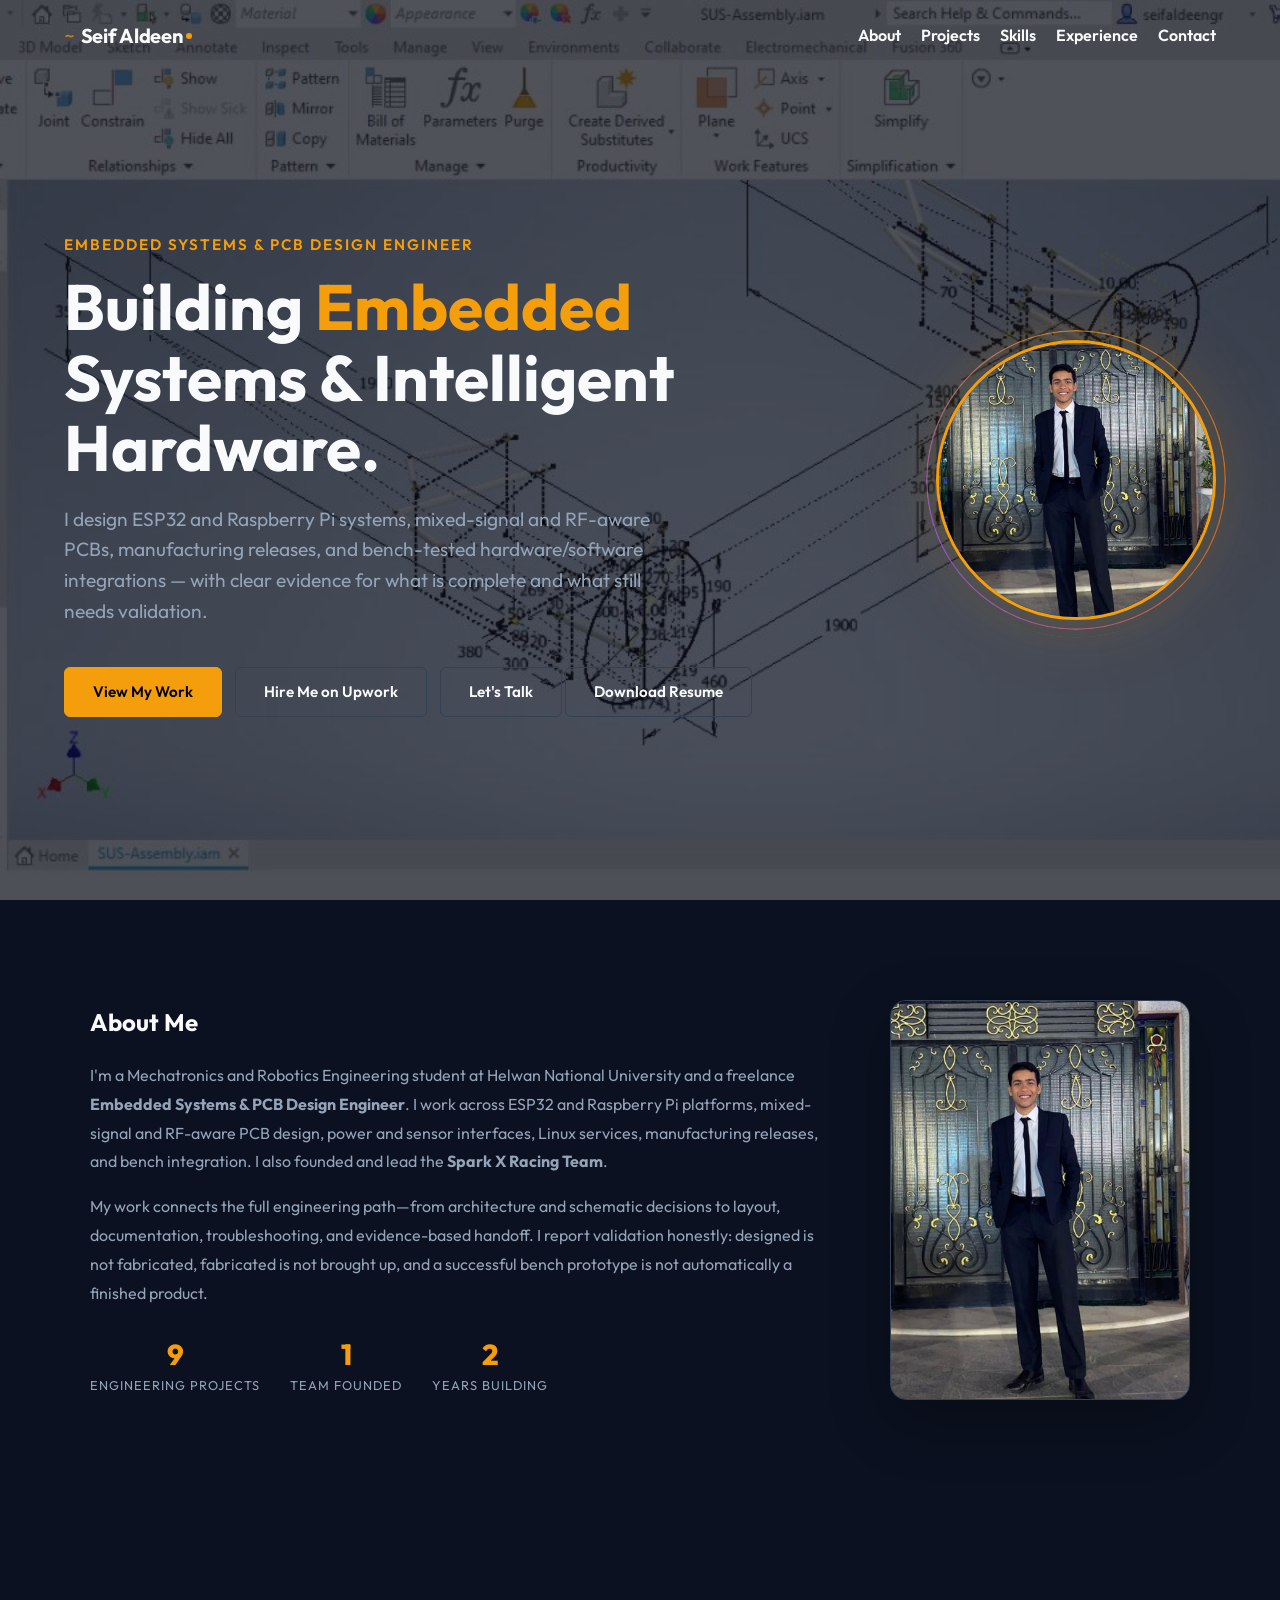
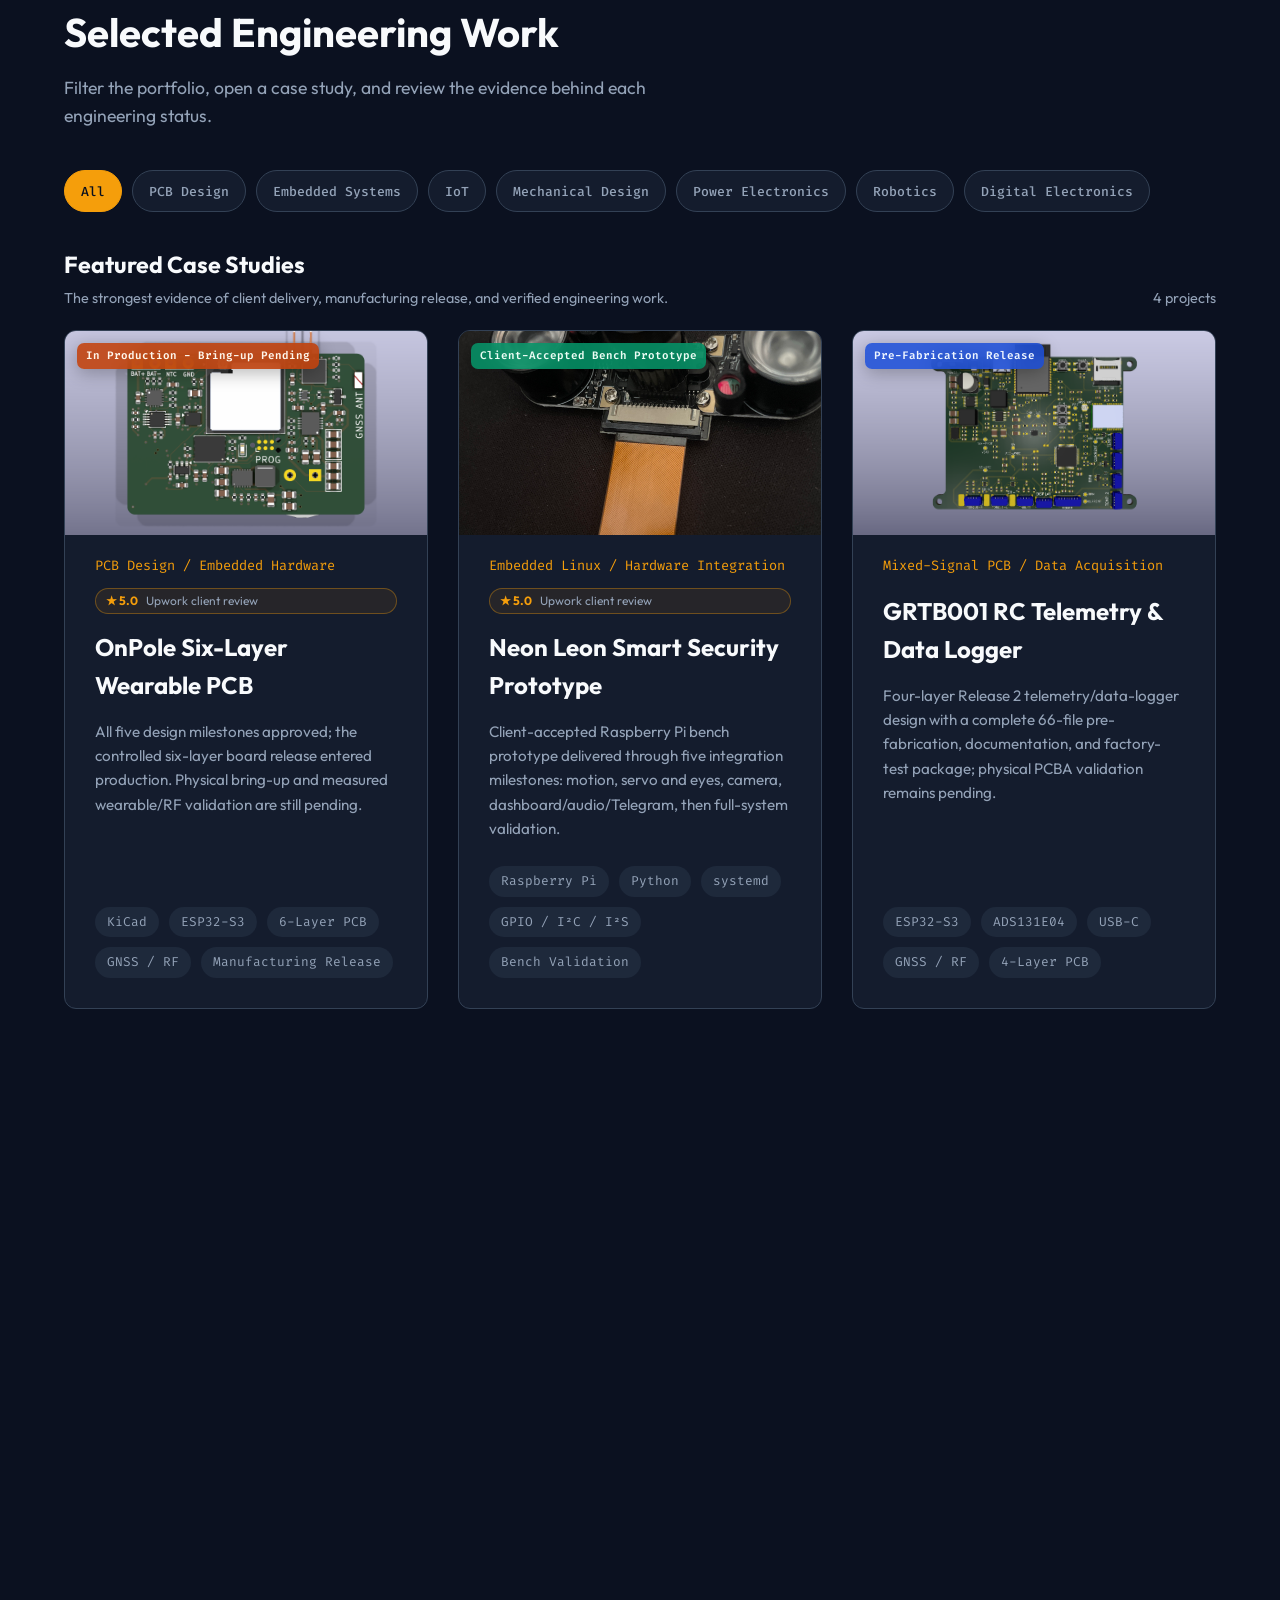
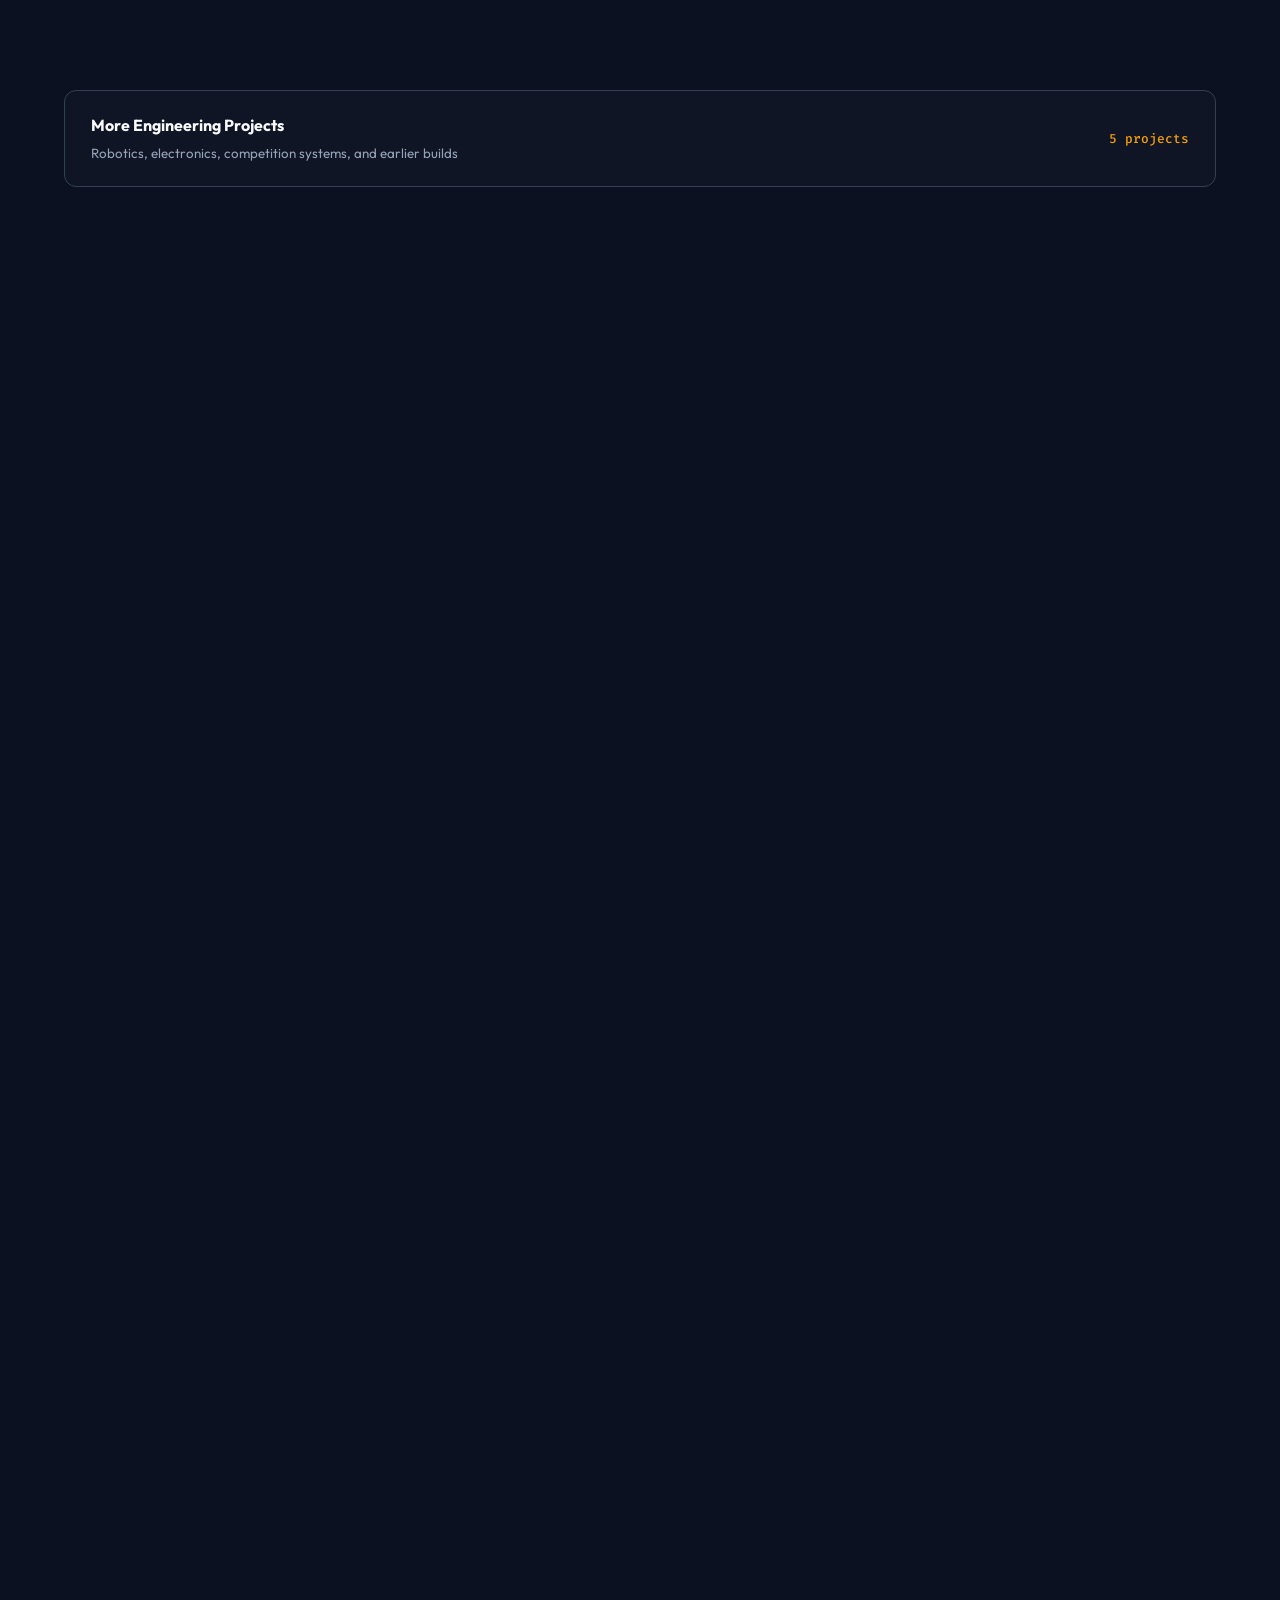
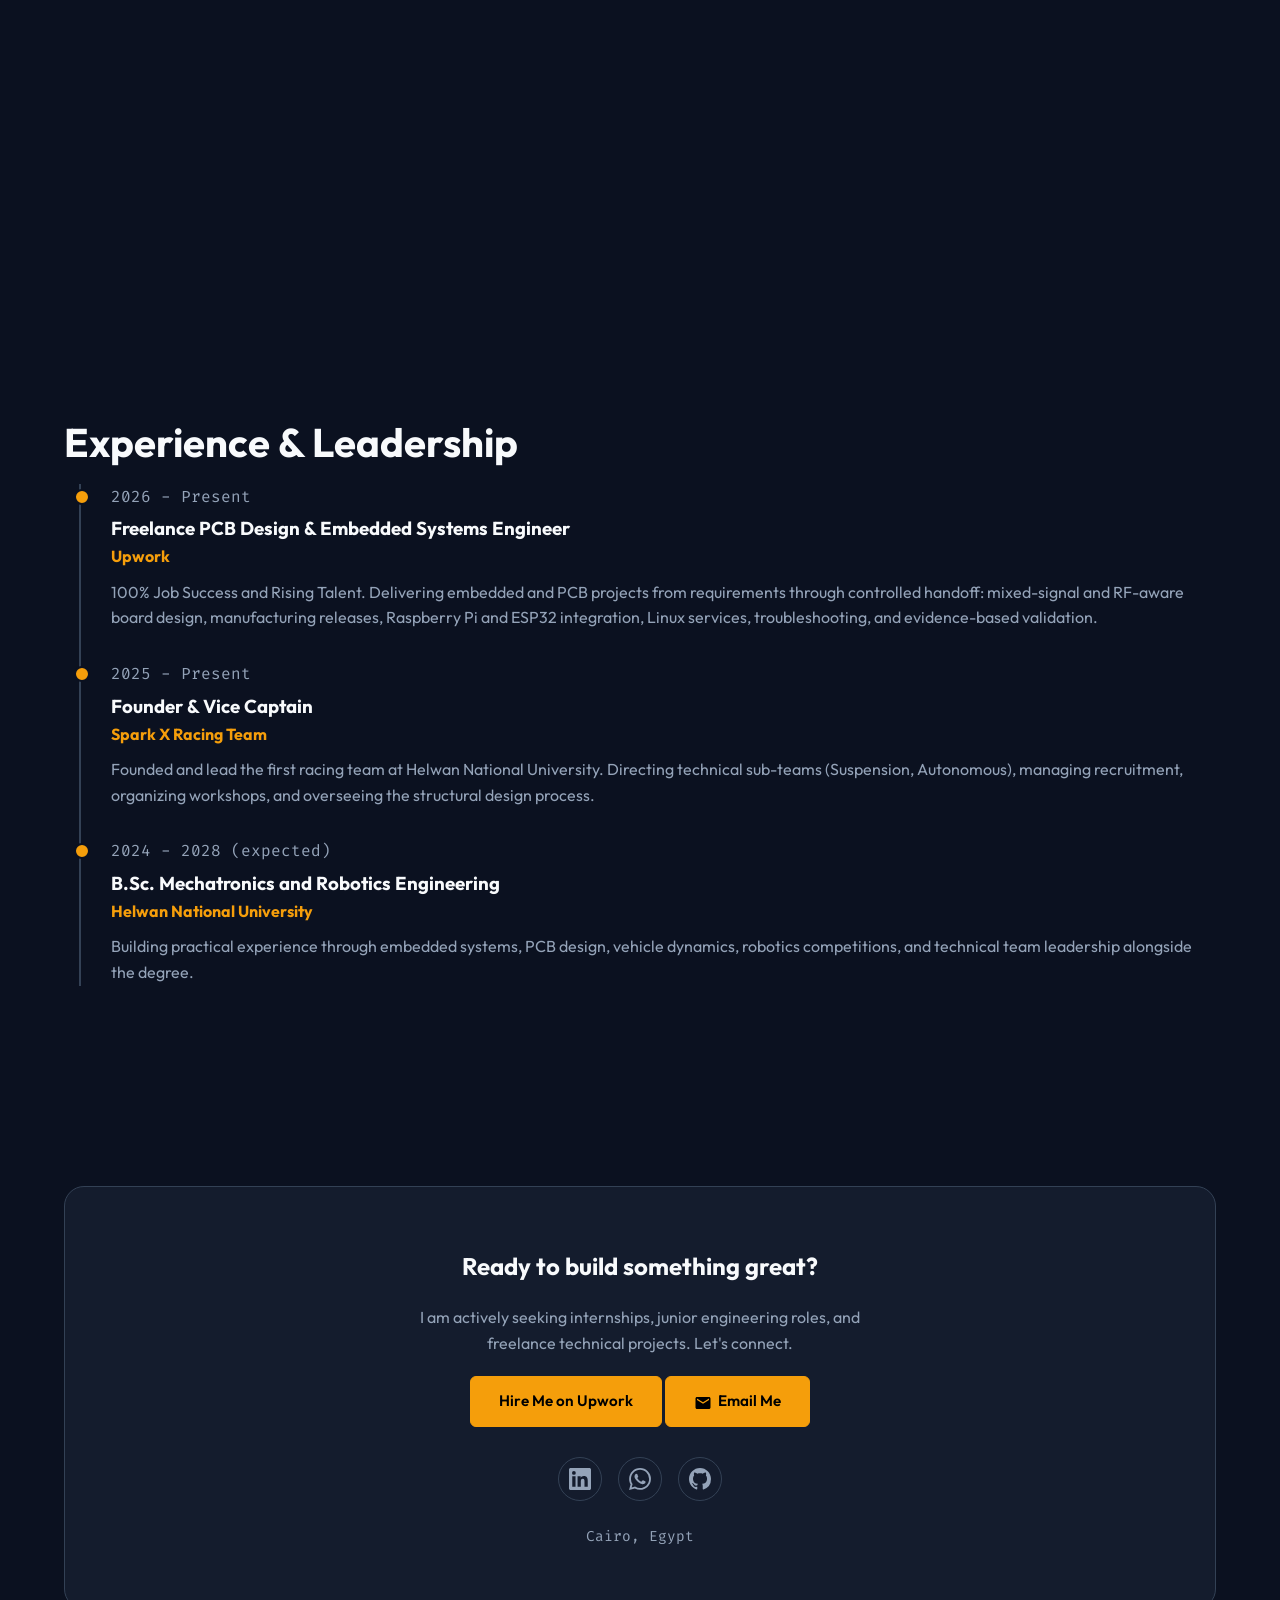
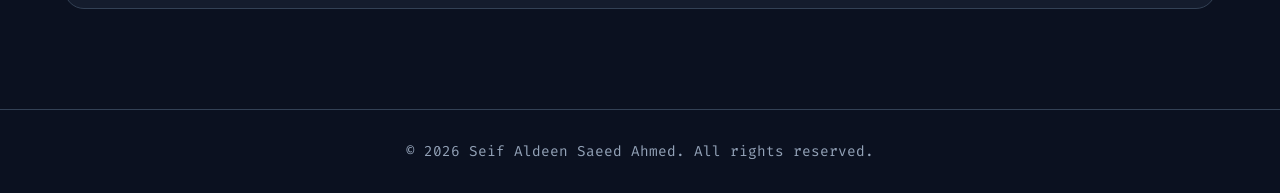
==== commit e67569d1: "Launch modernized engineering portfolio" ====
--- a/index.html
+++ b/index.html
@@ -3,19 +3,21 @@
   <head>
     <meta charset="utf-8">
     <meta name="viewport" content="width=device-width, initial-scale=1">
-    <title>Seif Aldeen Saeed | Robotics & Mechatronics Engineer</title>
-    <meta name="description" content="Portfolio of Seif Aldeen Saeed Ahmed, Mechatronics and Robotics Engineering student at Helwan National University.">
-    <meta property="og:title" content="Seif Aldeen Saeed | Robotics & Mechatronics Engineer">
-    <meta property="og:description" content="Building autonomous systems and intelligent hardware.">
+    <title>Seif Aldeen | Embedded Systems & PCB Design Engineer</title>
+    <meta name="description" content="Portfolio of Seif Aldeen: ESP32 and Raspberry Pi embedded systems, mixed-signal and RF-aware PCB design, hardware integration, and evidence-based validation.">
+    <link rel="canonical" href="https://seif-aldeen.github.io/">
+    <meta property="og:title" content="Seif Aldeen | Embedded Systems & PCB Design Engineer">
+    <meta property="og:description" content="Embedded hardware, PCB design, manufacturing releases, and verified system integration.">
     <meta property="og:type" content="website">
-    <meta property="og:url" content="https://seifaldeen.github.io">
-    <meta property="og:image" content="assets/hero-engineering.png">
+    <meta property="og:url" content="https://seif-aldeen.github.io/">
+    <meta property="og:image" content="https://seif-aldeen.github.io/assets/projects/onpole-wearable-pcb/top-view.png">
     <meta name="twitter:card" content="summary_large_image">
     <link rel="preconnect" href="https://fonts.googleapis.com">
     <link rel="preconnect" href="https://fonts.gstatic.com" crossorigin>
     <link href="https://fonts.googleapis.com/css2?family=Outfit:wght@300;400;600;800&family=Fira+Code:wght@400;500&display=swap" rel="stylesheet">
     <link rel="stylesheet" href="styles.css">
     <link rel="icon" href="data:image/svg+xml,<svg xmlns='http://www.w3.org/2000/svg' viewBox='0 0 32 32'><rect width='32' height='32' rx='4' fill='%23f59e0b'/><text x='16' y='22' font-size='18' font-weight='800' text-anchor='middle' fill='%23000'>SA</text></svg>">
+    <script type="application/ld+json">{"@context":"https://schema.org","@type":"Person","name":"Seif Aldeen Saeed Ahmed","jobTitle":"PCB Design and Embedded Systems Engineer","url":"https://seif-aldeen.github.io/","sameAs":["https://www.upwork.com/freelancers/seifaldeen1","https://www.linkedin.com/in/-seifaldeen/","https://github.com/seif-aldeen"],"alumniOf":{"@type":"CollegeOrUniversity","name":"Helwan National University"},"knowsAbout":["PCB Design","Embedded Systems","KiCad","ESP32","Raspberry Pi","Mixed-Signal Electronics","GNSS","Robotics"]}</script>
   </head>
   <body>
     <div class="scroll-progress" id="scrollProgress"></div>
@@ -42,19 +44,20 @@
     <main id="main-content">
       <section class="hero fade-in" id="top" data-section="hero">
         <div class="hero-video-bg">
-          <video autoplay muted loop playsinline poster="assets/hero-fallback.jpg">
-            <source src="assets/hero-bg.mp4" type="video/mp4">
+          <video muted loop playsinline preload="none" poster="assets/projects/suspension/02.jpg" aria-hidden="true">
+            <source data-src="assets/hero-bg.mp4" type="video/mp4">
           </video>
           <div class="hero-video-overlay"></div>
         </div>
         <div class="hero-content">
-          <p class="eyebrow" id="hero-eyebrow" data-edit data-label="Eyebrow Text">Mechatronics & Robotics Engineering Student</p>
-          <h1 id="hero-headline" data-edit data-label="Headline">Building <span class="highlight">Autonomous</span> Systems & Intelligent Hardware.</h1>
+          <p class="eyebrow" id="hero-eyebrow" data-edit data-label="Eyebrow Text">Embedded Systems & PCB Design Engineer</p>
+          <h1 id="hero-headline" data-edit data-label="Headline">Building <span class="highlight">Embedded</span> Systems & Intelligent Hardware.</h1>
           <p class="hero-copy" id="hero-desc" data-edit data-label="Description">
-            I am a Mechatronics Engineer focused on bridging theory and practice. From designing complete suspension systems and custom PCBs to programming microcontrollers and leading engineering teams at Helwan National University.
+            I design ESP32 and Raspberry Pi systems, mixed-signal and RF-aware PCBs, manufacturing releases, and bench-tested hardware/software integrations — with clear evidence for what is complete and what still needs validation.
           </p>
           <div class="hero-actions">
             <a class="button button-primary" href="#work">View My Work</a>
+            <a class="button button-secondary" href="https://www.upwork.com/freelancers/seifaldeen1" target="_blank" rel="noopener noreferrer">Hire Me on Upwork</a>
             <a class="button button-secondary" href="mailto:seifaldeengr@gmail.com">Let's Talk</a>
             <a class="button button-outline" href="assets/resume.pdf" target="_blank" rel="noopener noreferrer">Download Resume</a>
           </div>
@@ -71,11 +74,11 @@
         <div class="about-content">
           <div class="about-text">
             <h2 id="about-heading">About Me</h2>
-            <p id="about-p1" data-edit data-label="About Paragraph 1">I'm a Mechatronics and Robotics Engineering student at Helwan National University who lives at the intersection of mechanical design, power electronics, and embedded software. I founded and lead the <strong>Spark X Racing Team</strong>, design suspension systems in Autodesk Inventor, build BLDC motor controllers from scratch, and program autonomous robots — all driven by a deep curiosity for how things work and how to make them better.</p>
-            <p id="about-p2" data-edit data-label="About Paragraph 2">Whether it's simulating vehicle dynamics in MATLAB, soldering PCBs, or debugging a state machine at 2am, I bring the same energy: break it down, understand it, improve it.</p>
+            <p id="about-p1" data-edit data-label="About Paragraph 1">I'm a Mechatronics and Robotics Engineering student at Helwan National University and a freelance <strong>Embedded Systems & PCB Design Engineer</strong>. I work across ESP32 and Raspberry Pi platforms, mixed-signal and RF-aware PCB design, power and sensor interfaces, Linux services, manufacturing releases, and bench integration. I also founded and lead the <strong>Spark X Racing Team</strong>.</p>
+            <p id="about-p2" data-edit data-label="About Paragraph 2">My work connects the full engineering path—from architecture and schematic decisions to layout, documentation, troubleshooting, and evidence-based handoff. I report validation honestly: designed is not fabricated, fabricated is not brought up, and a successful bench prototype is not automatically a finished product.</p>
             <div class="about-stats">
               <div class="stat">
-                <span class="stat-number" id="statProjects">0</span>
+                <span class="stat-number" id="statProjects" aria-live="polite">—</span>
                 <span class="stat-label">Engineering Projects</span>
               </div>
               <div class="stat">
@@ -83,7 +86,7 @@
                 <span class="stat-label">Team Founded</span>
               </div>
               <div class="stat">
-                <span class="stat-number" id="statYears">0</span>
+                <span class="stat-number" id="statYears">—</span>
                 <span class="stat-label">Years Building</span>
               </div>
             </div>
@@ -98,52 +101,88 @@
 
       <section class="section fade-in" id="work" aria-labelledby="work-heading">
         <div class="section-heading">
-          <h2 id="work-heading">Featured Projects</h2>
-          <p>Click on any project to view detailed engineering processes, photos, and videos.</p>
-        </div>
-        <div class="work-grid" id="projectGrid"></div>
+          <h2 id="work-heading">Selected Engineering Work</h2>
+          <p>Filter the portfolio, open a case study, and review the evidence behind each engineering status.</p>
+        </div>
+        <div class="project-browser" id="projectGrid" aria-live="polite" aria-busy="true">
+          <div class="project-skeleton" aria-hidden="true"></div>
+          <div class="project-skeleton" aria-hidden="true"></div>
+          <div class="project-skeleton" aria-hidden="true"></div>
+          <p class="sr-only">Loading selected projects…</p>
+        </div>
+      </section>
+
+      <section class="section freelance-section fade-in" id="freelance" data-section="freelance" aria-labelledby="freelance-heading">
+        <div class="section-heading freelance-heading-row">
+          <div>
+            <p class="eyebrow">Upwork Track Record</p>
+            <h2 id="freelance-heading" data-edit data-label="Freelance Heading">Trusted for Detailed, Manufacturing-Ready Engineering</h2>
+            <p id="freelance-desc" data-edit data-label="Freelance Description">Freelance PCB design and embedded integration with clear milestones, fast communication, and honest validation boundaries.</p>
+          </div>
+          <a class="button button-primary" href="https://www.upwork.com/freelancers/seifaldeen1" target="_blank" rel="noopener noreferrer">View Upwork Profile</a>
+        </div>
+        <div class="upwork-metrics" aria-label="Upwork profile highlights">
+          <div class="upwork-metric"><strong id="upwork-success" data-edit data-label="Job Success">100%</strong><span>Job Success</span></div>
+          <div class="upwork-metric"><strong id="upwork-badge" data-edit data-label="Upwork Badge">Rising Talent</strong><span>Upwork Badge</span></div>
+          <div class="upwork-metric"><strong id="upwork-jobs" data-edit data-label="Total Jobs">4</strong><span>Total Jobs</span></div>
+          <div class="upwork-metric"><strong id="upwork-response" data-edit data-label="Average Response">0-4h</strong><span>Average Response</span></div>
+        </div>
+        <div class="testimonial-grid">
+          <article class="testimonial-card">
+            <div class="testimonial-rating" aria-label="5 out of 5 stars">★★★★★ <span>5.0</span></div>
+            <h3 id="testimonial-onpole-title" data-edit data-label="OnPole Review Title">Six-Layer Wearable PCB</h3>
+            <blockquote id="testimonial-onpole" data-edit data-label="OnPole Review">“A complete six-layer manufacturing release... clean on verification, honest about risks, and passed the fabricator's audit.”</blockquote>
+            <a href="project.html?id=onpole-wearable-pcb">View OnPole case study →</a>
+          </article>
+          <article class="testimonial-card">
+            <div class="testimonial-rating" aria-label="5 out of 5 stars">★★★★★ <span>5.0</span></div>
+            <h3 id="testimonial-neon-title" data-edit data-label="Neon Leon Review Title">Smart Security Device</h3>
+            <blockquote id="testimonial-neon" data-edit data-label="Neon Leon Review">“So great to work with and so detailed and quick communicator!!”</blockquote>
+            <a href="project.html?id=neon-leon-security">View Neon Leon case study →</a>
+          </article>
+        </div>
       </section>
 
       <section class="section skills-section fade-in" id="skills" data-section="skills" aria-labelledby="skills-heading">
         <div class="section-heading">
-          <h2 id="skills-heading">Technical Arsenal</h2>
-          <p>A comprehensive toolkit combining software architecture, mechanical design, and low-level hardware control.</p>
+          <h2 id="skills-heading" data-edit data-label="Skills Heading">Technical Arsenal</h2>
+          <p id="skills-desc" data-edit data-label="Skills Description">A practical toolkit for PCB release, embedded integration, mechanical design, and evidence-based validation.</p>
         </div>
         <div class="skills-grid">
           <div class="skill-box">
-            <h3>Software & Logic</h3>
+            <h3 id="skill-title-1" data-edit data-label="Skill Group 1">Embedded Software</h3>
             <ul>
               <li>Python</li>
               <li>Embedded C/C++ (Arduino, ESP32)</li>
-              <li>State Machines & Algorithms</li>
-              <li>Object-Oriented Programming</li>
-            </ul>
-          </div>
-          <div class="skill-box">
-            <h3>CAD & Simulation</h3>
-            <ul>
-              <li>Autodesk Inventor (3D Modeling)</li>
+              <li>Linux & systemd Services</li>
+              <li>State Machines & Hardware APIs</li>
+            </ul>
+          </div>
+          <div class="skill-box">
+            <h3 id="skill-title-2" data-edit data-label="Skill Group 2">PCB & Manufacturing</h3>
+            <ul>
+              <li>KiCad Schematic & Layout</li>
+              <li>Mixed-Signal & RF-Aware Routing</li>
+              <li>DFM, BOM, CPL & Release Control</li>
+              <li>ERC / DRC & Design Reviews</li>
+            </ul>
+          </div>
+          <div class="skill-box">
+            <h3 id="skill-title-3" data-edit data-label="Skill Group 3">Hardware Integration</h3>
+            <ul>
+              <li>ESP32 & Raspberry Pi</li>
+              <li>Power, USB-C & Battery Systems</li>
+              <li>GNSS, IMU & Precision ADCs</li>
+              <li>I²C, SPI, UART, I²S & GPIO</li>
+            </ul>
+          </div>
+          <div class="skill-box">
+            <h3 id="skill-title-4" data-edit data-label="Skill Group 4">Mechanical & Leadership</h3>
+            <ul>
+              <li>Autodesk Inventor & AutoCAD</li>
               <li>MATLAB / Simulink</li>
-              <li>AutoCAD</li>
-              <li>Mechanical Part Design</li>
-            </ul>
-          </div>
-          <div class="skill-box">
-            <h3>Hardware & Electronics</h3>
-            <ul>
-              <li>Power Electronics & Motor Control</li>
-              <li>PCB Prototyping & Design</li>
-              <li>Digital Logic & Circuitry</li>
-              <li>Sensor Integration</li>
-            </ul>
-          </div>
-          <div class="skill-box">
-            <h3>Leadership & Soft Skills</h3>
-            <ul>
               <li>Technical Team Leadership (Spark X)</li>
-              <li>Project & Workshop Planning</li>
-              <li>System Troubleshooting & Debugging</li>
-              <li>Graphic Design & Branding</li>
+              <li>Client Handoffs & Documentation</li>
             </ul>
           </div>
         </div>
@@ -151,23 +190,31 @@
 
       <section class="section fade-in" id="experience" data-section="experience" aria-labelledby="exp-heading">
         <div class="section-heading">
-          <h2 id="exp-heading">Experience & Leadership</h2>
+          <h2 id="exp-heading" data-edit data-label="Experience Heading">Experience & Leadership</h2>
         </div>
         <div class="timeline">
           <div class="timeline-item">
-            <div class="time">2025 - Present</div>
+            <div class="time" id="exp-upwork-time" data-edit data-label="Upwork Dates">2026 - Present</div>
             <div class="timeline-content">
-              <h3>Founder & Vice Captain</h3>
-              <h4>Spark X Racing Team</h4>
-              <p>Founded and lead the first racing team at Helwan National University. Directing technical sub-teams (Suspension, Autonomous), managing recruitment, organizing workshops, and overseeing the structural design process.</p>
+              <h3 id="exp-upwork-role" data-edit data-label="Upwork Role">Freelance PCB Design & Embedded Systems Engineer</h3>
+              <h4 id="exp-upwork-company" data-edit data-label="Upwork Platform">Upwork</h4>
+              <p id="exp-upwork-desc" data-edit data-label="Upwork Description">100% Job Success and Rising Talent. Delivering embedded and PCB projects from requirements through controlled handoff: mixed-signal and RF-aware board design, manufacturing releases, Raspberry Pi and ESP32 integration, Linux services, troubleshooting, and evidence-based validation.</p>
             </div>
           </div>
           <div class="timeline-item">
-            <div class="time">2024 - 2028</div>
+            <div class="time" id="exp-spark-time" data-edit data-label="Spark X Dates">2025 - Present</div>
             <div class="timeline-content">
-              <h3>B.Sc. Mechatronics and Robotics Engineering</h3>
-              <h4>Helwan National University</h4>
-              <p>Consistently engaging in hands-on projects including Digital Clock circuits, RoboSoccer competitions, and advanced control systems.</p>
+              <h3 id="exp-spark-role" data-edit data-label="Spark X Role">Founder & Vice Captain</h3>
+              <h4 id="exp-spark-company" data-edit data-label="Spark X Team">Spark X Racing Team</h4>
+              <p id="exp-spark-desc" data-edit data-label="Spark X Description">Founded and lead the first racing team at Helwan National University. Directing technical sub-teams (Suspension, Autonomous), managing recruitment, organizing workshops, and overseeing the structural design process.</p>
+            </div>
+          </div>
+          <div class="timeline-item">
+            <div class="time" id="exp-edu-time" data-edit data-label="Education Dates">2024 - 2028 (expected)</div>
+            <div class="timeline-content">
+              <h3 id="exp-edu-degree" data-edit data-label="Degree">B.Sc. Mechatronics and Robotics Engineering</h3>
+              <h4 id="exp-edu-school" data-edit data-label="University">Helwan National University</h4>
+              <p id="exp-edu-desc" data-edit data-label="Education Description">Building practical experience through embedded systems, PCB design, vehicle dynamics, robotics competitions, and technical team leadership alongside the degree.</p>
             </div>
           </div>
         </div>
@@ -178,6 +225,7 @@
           <h2 id="contact-heading" data-edit data-label="Contact Heading">Ready to build something great?</h2>
           <p id="contact-desc" data-edit data-label="Contact Description">I am actively seeking internships, junior engineering roles, and freelance technical projects. Let's connect.</p>
           <div class="contact-links">
+            <a href="https://www.upwork.com/freelancers/seifaldeen1" target="_blank" rel="noopener noreferrer" class="button button-primary">Hire Me on Upwork</a>
             <a href="mailto:seifaldeengr@gmail.com" class="button button-primary"><svg width="18" height="18" viewBox="0 0 24 24" fill="currentColor" style="vertical-align:middle;margin-right:6px;"><path d="M20 4H4c-1.1 0-2 .9-2 2v12c0 1.1.9 2 2 2h16c1.1 0 2-.9 2-2V6c0-1.1-.9-2-2-2zm0 4l-8 5-8-5V6l8 5 8-5v2z"/></svg>Email Me</a>
           </div>
           <div class="social-links">
@@ -202,6 +250,8 @@
       <p>&copy; <span id="year"></span> Seif Aldeen Saeed Ahmed. All rights reserved.</p>
     </footer>
 
+    <script src="portfolio-data.js"></script>
+    <script src="site-content.js"></script>
     <script src="script.js"></script>
   </body>
 </html>
--- a/styles.css
+++ b/styles.css
@@ -380,6 +380,99 @@
   gap: 30px;
 }
 
+.project-browser {
+  display: grid;
+  gap: 34px;
+}
+
+.project-filters {
+  display: flex;
+  flex-wrap: wrap;
+  gap: 10px;
+}
+
+.project-filter {
+  min-height: 42px;
+  padding: 8px 16px;
+  border: 1px solid var(--border);
+  border-radius: 999px;
+  background: var(--card-bg);
+  color: var(--text-muted);
+  font: 500 0.82rem 'Fira Code', monospace;
+  cursor: pointer;
+  transition: all var(--transition);
+}
+
+.project-filter:hover,
+.project-filter.active {
+  color: #08101f;
+  border-color: var(--accent);
+  background: var(--accent);
+}
+
+.project-group {
+  display: grid;
+  gap: 20px;
+}
+
+.project-group-heading {
+  display: flex;
+  align-items: end;
+  justify-content: space-between;
+  gap: 20px;
+}
+
+.project-group-heading h3 {
+  font-size: 1.45rem;
+  margin-bottom: 4px;
+}
+
+.project-group-heading p,
+.project-group-heading > span {
+  color: var(--text-muted);
+  font-size: 0.9rem;
+}
+
+.more-projects-panel {
+  border: 1px solid var(--border);
+  border-radius: var(--radius);
+  background: rgba(255,255,255,0.015);
+  overflow: hidden;
+}
+
+.more-projects-panel summary {
+  display: flex;
+  align-items: center;
+  justify-content: space-between;
+  gap: 20px;
+  padding: 22px 26px;
+  cursor: pointer;
+  list-style: none;
+}
+
+.more-projects-panel summary::-webkit-details-marker { display: none; }
+.more-projects-panel summary strong { display: block; color: var(--text-main); }
+.more-projects-panel summary small { display: block; margin-top: 4px; color: var(--text-muted); }
+.more-project-count { color: var(--accent); font: 500 0.8rem 'Fira Code', monospace; white-space: nowrap; }
+.more-projects-grid { padding: 0 26px 26px; }
+.project-filter-empty { color: var(--text-muted); text-align: center; padding: 50px; }
+
+.project-skeleton {
+  min-height: 340px;
+  border: 1px solid var(--border);
+  border-radius: 16px;
+  background-image: linear-gradient(100deg, rgba(255,255,255,.025) 20%, rgba(255,255,255,.08) 40%, rgba(255,255,255,.025) 60%);
+  background-color: var(--card-bg);
+  background-size: 240% 100%;
+  animation: project-loading 1.4s ease-in-out infinite;
+}
+
+@keyframes project-loading { to { background-position-x: -200%; } }
+
+@media (prefers-reduced-motion: reduce) {
+  .project-skeleton { animation: none; }
+}
+
 .work-card {
   background: var(--card-bg);
   border: 1px solid var(--border);
@@ -388,10 +481,15 @@
   transition: transform var(--transition), border-color var(--transition), box-shadow var(--transition);
   position: relative;
   overflow: hidden;
+  display: flex;
+  flex-direction: column;
 }
 
 .card-content {
   padding: 20px 30px 30px;
+  display: flex;
+  flex: 1;
+  flex-direction: column;
 }
 
 .work-card:hover {
@@ -418,6 +516,214 @@
   margin-bottom: 25px;
   font-size: 0.95rem;
 }
+
+.work-card .tag-list { margin-top: auto; }
+
+.project-cover-shell { position: relative; overflow: hidden; }
+
+.project-status,
+.project-hidden-badge {
+  position: absolute;
+  z-index: 2;
+  top: 12px;
+  max-width: calc(100% - 24px);
+  padding: 6px 9px;
+  border-radius: 7px;
+  backdrop-filter: blur(10px);
+  font: 600 0.68rem 'Fira Code', monospace;
+  line-height: 1.25;
+  box-shadow: 0 4px 18px rgba(0,0,0,.28);
+}
+
+.project-status { left: 12px; }
+.project-hidden-badge { right: 12px; color: #fff; background: rgba(220,38,38,.86); }
+.status-production { color: #fff7ed; background: rgba(194,65,12,.88); }
+.status-prefab { color: #eff6ff; background: rgba(29,78,216,.86); }
+.status-validated { color: #ecfdf5; background: rgba(5,150,105,.86); }
+.status-complete { color: #f8fafc; background: rgba(51,65,85,.88); }
+
+.view-case-study {
+  position: absolute;
+  z-index: 2;
+  right: 12px;
+  bottom: 12px;
+  padding: 7px 10px;
+  border-radius: 7px;
+  color: #08101f;
+  background: var(--accent);
+  font: 700 0.72rem 'Fira Code', monospace;
+  opacity: 0;
+  transform: translateY(6px);
+  transition: all var(--transition);
+}
+
+.work-card:hover .view-case-study { opacity: 1; transform: translateY(0); }
+
+/* Freelance proof and testimonials */
+.freelance-section {
+  background: linear-gradient(145deg, rgba(245, 158, 11, 0.055), transparent 45%);
+}
+
+.freelance-heading-row {
+  display: flex;
+  align-items: flex-end;
+  justify-content: space-between;
+  gap: 28px;
+}
+
+.freelance-heading-row > div { max-width: 760px; }
+.freelance-heading-row .button { flex: 0 0 auto; }
+
+.upwork-metrics {
+  display: grid;
+  grid-template-columns: repeat(4, minmax(0, 1fr));
+  gap: 14px;
+  margin: 28px 0;
+}
+
+.upwork-metric {
+  padding: 20px;
+  border: 1px solid var(--border);
+  border-radius: 14px;
+  background: rgba(15, 23, 42, 0.72);
+}
+
+.upwork-metric strong,
+.upwork-metric span { display: block; }
+.upwork-metric strong { color: var(--accent); font-size: 1.35rem; }
+.upwork-metric span { color: var(--text-muted); margin-top: 5px; font-size: 0.86rem; }
+
+.testimonial-grid {
+  display: grid;
+  grid-template-columns: repeat(2, minmax(0, 1fr));
+  gap: 18px;
+}
+
+.testimonial-card {
+  padding: 26px;
+  border: 1px solid var(--border);
+  border-radius: 16px;
+  background: var(--surface);
+}
+
+.testimonial-card h3 { margin: 10px 0; }
+.testimonial-card blockquote { margin: 0 0 18px; color: var(--text-muted); line-height: 1.75; }
+.testimonial-card a { color: var(--accent); font-weight: 600; }
+.testimonial-rating { color: var(--accent); letter-spacing: 2px; }
+.testimonial-rating span { color: var(--text); letter-spacing: 0; margin-left: 7px; }
+
+/* Case study navigation and media */
+#projectStatusDetail { margin-top: 14px; }
+
+.gallery-thumbnails {
+  width: min(1100px, 90%);
+  margin: 14px auto 0;
+  display: flex;
+  gap: 10px;
+  overflow-x: auto;
+  padding: 4px 2px 10px;
+  scrollbar-width: thin;
+}
+
+.gallery-thumb {
+  flex: 0 0 92px;
+  height: 64px;
+  border: 2px solid transparent;
+  border-radius: 9px;
+  padding: 0;
+  overflow: hidden;
+  background: var(--surface);
+  cursor: pointer;
+  opacity: 0.65;
+  transition: opacity 0.2s ease, border-color 0.2s ease, transform 0.2s ease;
+}
+
+.gallery-thumb:hover,
+.gallery-thumb.is-active { opacity: 1; border-color: var(--accent); transform: translateY(-2px); }
+.gallery-thumb img { width: 100%; height: 100%; object-fit: cover; }
+.gallery-thumb-video { display: grid; place-items: center; width: 100%; height: 100%; color: var(--accent); font-size: 1.35rem; }
+
+.case-study-nav {
+  position: sticky;
+  top: 72px;
+  z-index: 20;
+  width: min(1100px, 90%);
+  margin: 16px auto 0;
+  padding: 10px;
+  display: flex;
+  gap: 8px;
+  overflow-x: auto;
+  border: 1px solid var(--border);
+  border-radius: 14px;
+  background: rgba(10, 16, 32, 0.92);
+  backdrop-filter: blur(14px);
+}
+
+.case-study-nav a {
+  flex: 0 0 auto;
+  color: var(--text-muted);
+  border-radius: 8px;
+  padding: 8px 12px;
+  font-size: 0.84rem;
+}
+
+.case-study-nav a:hover,
+.case-study-nav a:focus-visible { color: var(--accent); background: rgba(245, 158, 11, 0.09); }
+.case-anchor, #detailMilestones, #detailDecisions, #detailDeliverables, #detailResults { scroll-margin-top: 150px; }
+
+.video-launch {
+  width: 100%;
+  min-height: 420px;
+  border: 1px solid var(--border);
+  border-radius: 12px;
+  display: grid;
+  place-content: center;
+  gap: 8px;
+  color: var(--text);
+  background: radial-gradient(circle at center, rgba(245, 158, 11, 0.14), rgba(15, 23, 42, 0.96) 55%);
+  cursor: pointer;
+}
+
+.video-launch-icon { margin: auto; color: var(--accent); font-size: 2.4rem; }
+.video-launch small { color: var(--text-muted); }
+.gallery-video-card { min-height: 190px; display: grid; place-content: center; gap: 6px; text-align: center; color: var(--text); background: linear-gradient(145deg, #111827, #1e293b); }
+.gallery-video-card span { color: var(--accent); font-size: 2rem; }
+.gallery-video-card small { color: var(--text-muted); }
+
+.project-cta {
+  margin-top: 52px;
+  padding: 30px;
+  border: 1px solid rgba(245, 158, 11, 0.35);
+  border-radius: 18px;
+  display: flex;
+  justify-content: space-between;
+  align-items: center;
+  gap: 24px;
+  background: linear-gradient(135deg, rgba(245, 158, 11, 0.1), rgba(15, 23, 42, 0.7));
+}
+
+.project-cta h2 { margin: 7px 0 0; font-size: clamp(1.35rem, 3vw, 2rem); }
+.project-cta-actions { display: flex; gap: 10px; flex: 0 0 auto; }
+
+.project-pagination {
+  display: grid;
+  grid-template-columns: repeat(2, minmax(0, 1fr));
+  gap: 16px;
+  margin-top: 28px;
+}
+
+.project-pagination a { padding: 18px; border: 1px solid var(--border); border-radius: 12px; color: var(--text); background: var(--surface); }
+.project-pagination a:last-child { text-align: right; }
+.project-pagination small, .project-pagination strong { display: block; }
+.project-pagination small { color: var(--accent); margin-bottom: 4px; }
+.project-pagination a:hover { border-color: var(--accent); transform: translateY(-2px); }
+
+.admin-check-grid { display: grid; gap: 9px; padding: 12px; border: 1px solid var(--border); border-radius: 10px; margin-bottom: 16px; }
+.admin-check-grid label { display: flex; gap: 9px; align-items: center; color: var(--text-muted); }
+.admin-check-grid input { accent-color: var(--accent); }
+.work-card.dragging { opacity: .45; }
+.admin-hidden-project { opacity: .62; border-style: dashed; }
+.admin-drag-hint { color: var(--text-muted); font-size: .72rem; }
 
 .tag-list {
   list-style: none;
@@ -1434,6 +1740,11 @@
 @media (max-width: 768px) {
   .hamburger {
     display: flex;
+    width: 44px;
+    height: 44px;
+    padding: 0;
+    align-items: center;
+    justify-content: center;
   }
   .nav {
     display: none;
@@ -1480,14 +1791,20 @@
   object-fit: cover;
   display: block;
   background: var(--bg-secondary);
-}
-
-.work-card .card-cover-wrap {
+  transition: transform 0.25s ease;
+}
+
+.work-card .card-cover-wrap,
+.work-card .card-cover-viewport {
   position: relative;
   line-height: 0;
-}
-
-.work-card .card-cover-wrap .card-cover-play {
+  aspect-ratio: 16 / 9;
+  overflow: hidden;
+  background: var(--bg-secondary);
+}
+
+.work-card .card-cover-wrap .card-cover-play,
+.work-card .card-cover-viewport .card-cover-play {
   position: absolute;
   top: 50%;
   left: 50%;
@@ -1503,6 +1820,80 @@
   font-size: 1rem;
   color: #fff;
   pointer-events: none;
+}
+
+.project-rating {
+  display: inline-flex;
+  align-items: center;
+  gap: 8px;
+  margin: -4px 0 14px;
+  padding: 6px 10px;
+  border: 1px solid rgba(245, 158, 11, 0.35);
+  border-radius: 999px;
+  color: var(--text-muted);
+  background: rgba(245, 158, 11, 0.08);
+  font-size: 0.75rem;
+  line-height: 1;
+}
+
+.project-rating strong,
+.project-rating-detail strong {
+  color: var(--accent);
+}
+
+.project-rating-detail {
+  width: fit-content;
+  margin: 18px auto 0;
+  padding: 8px 14px;
+  border: 1px solid rgba(245, 158, 11, 0.35);
+  border-radius: 999px;
+  background: rgba(245, 158, 11, 0.08);
+  color: var(--text-muted);
+  font-size: 0.9rem;
+}
+
+.cover-adjust-preview {
+  width: 100%;
+  aspect-ratio: 16 / 9;
+  overflow: hidden;
+  border: 1px solid var(--border);
+  border-radius: 10px;
+  background: var(--bg-secondary);
+  margin: 8px 0 12px;
+}
+
+.cover-adjust-preview img {
+  width: 100%;
+  height: 100%;
+  object-fit: cover;
+  display: block;
+}
+
+.cover-adjust-controls {
+  display: grid;
+  gap: 9px;
+}
+
+.cover-adjust-controls label {
+  display: grid;
+  grid-template-columns: 92px 1fr 48px;
+  align-items: center;
+  gap: 8px;
+  font-size: 0.8rem;
+  color: var(--text-muted);
+}
+
+.client-review-card {
+  padding: 20px;
+  border-left: 3px solid var(--accent);
+  border-radius: 0 10px 10px 0;
+  background: rgba(245, 158, 11, 0.06);
+}
+
+.client-review-card .review-meta {
+  color: var(--text-muted);
+  font-size: 0.85rem;
+  margin-bottom: 12px;
 }
 
 /* ==================== EDITOR MODAL ==================== */
@@ -2056,6 +2447,18 @@
   }
   .lightbox-prev { left: 10px; }
   .lightbox-next { right: 10px; }
+
+  .freelance-heading-row,
+  .project-cta { align-items: stretch; flex-direction: column; }
+  .upwork-metrics { grid-template-columns: repeat(2, minmax(0, 1fr)); }
+  .testimonial-grid { grid-template-columns: 1fr; }
+  .project-cta-actions { flex-wrap: wrap; }
+  .project-cta-actions .button { flex: 1 1 180px; text-align: center; }
+  .project-pagination { grid-template-columns: 1fr; }
+  .project-pagination a:last-child { text-align: left; }
+  .case-study-nav { top: 64px; width: 94%; }
+  .gallery-thumbnails { width: 94%; }
+  .video-launch { min-height: 250px; }
 }
 
 @media (max-width: 480px) {
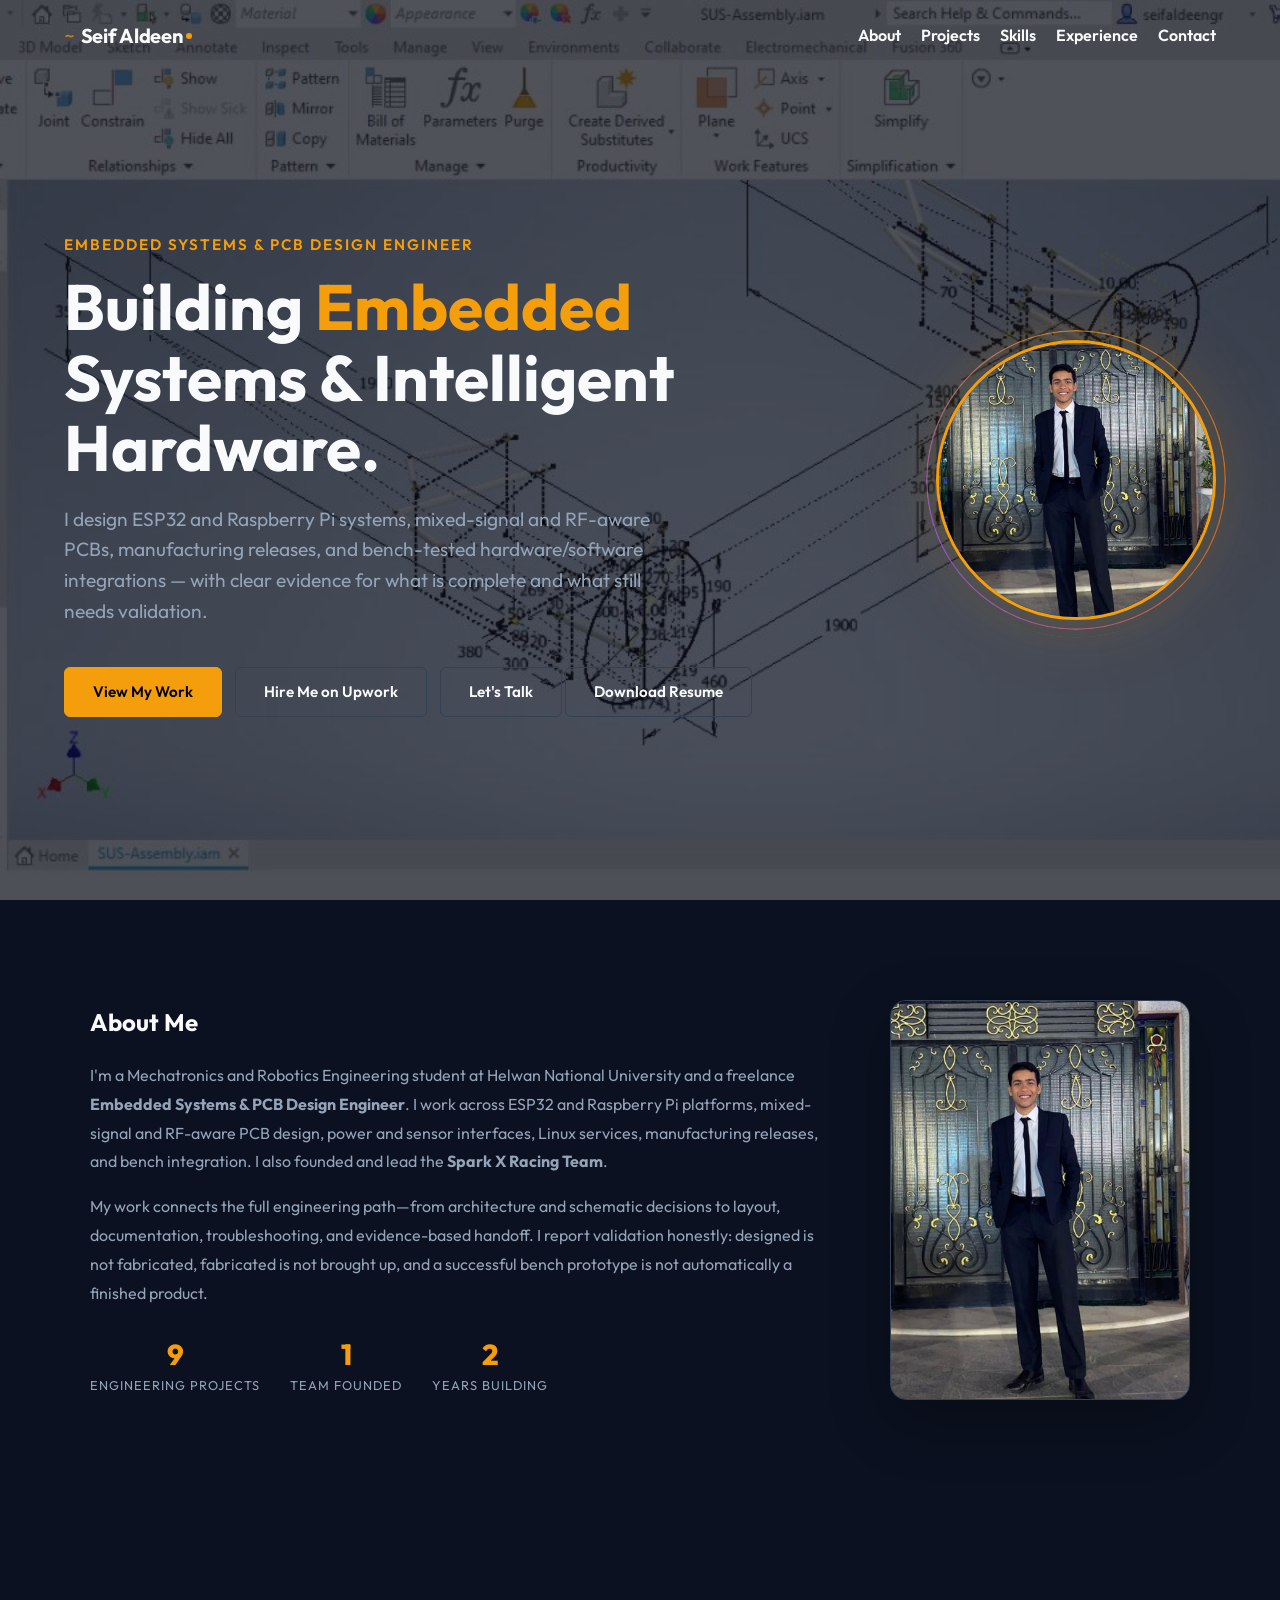
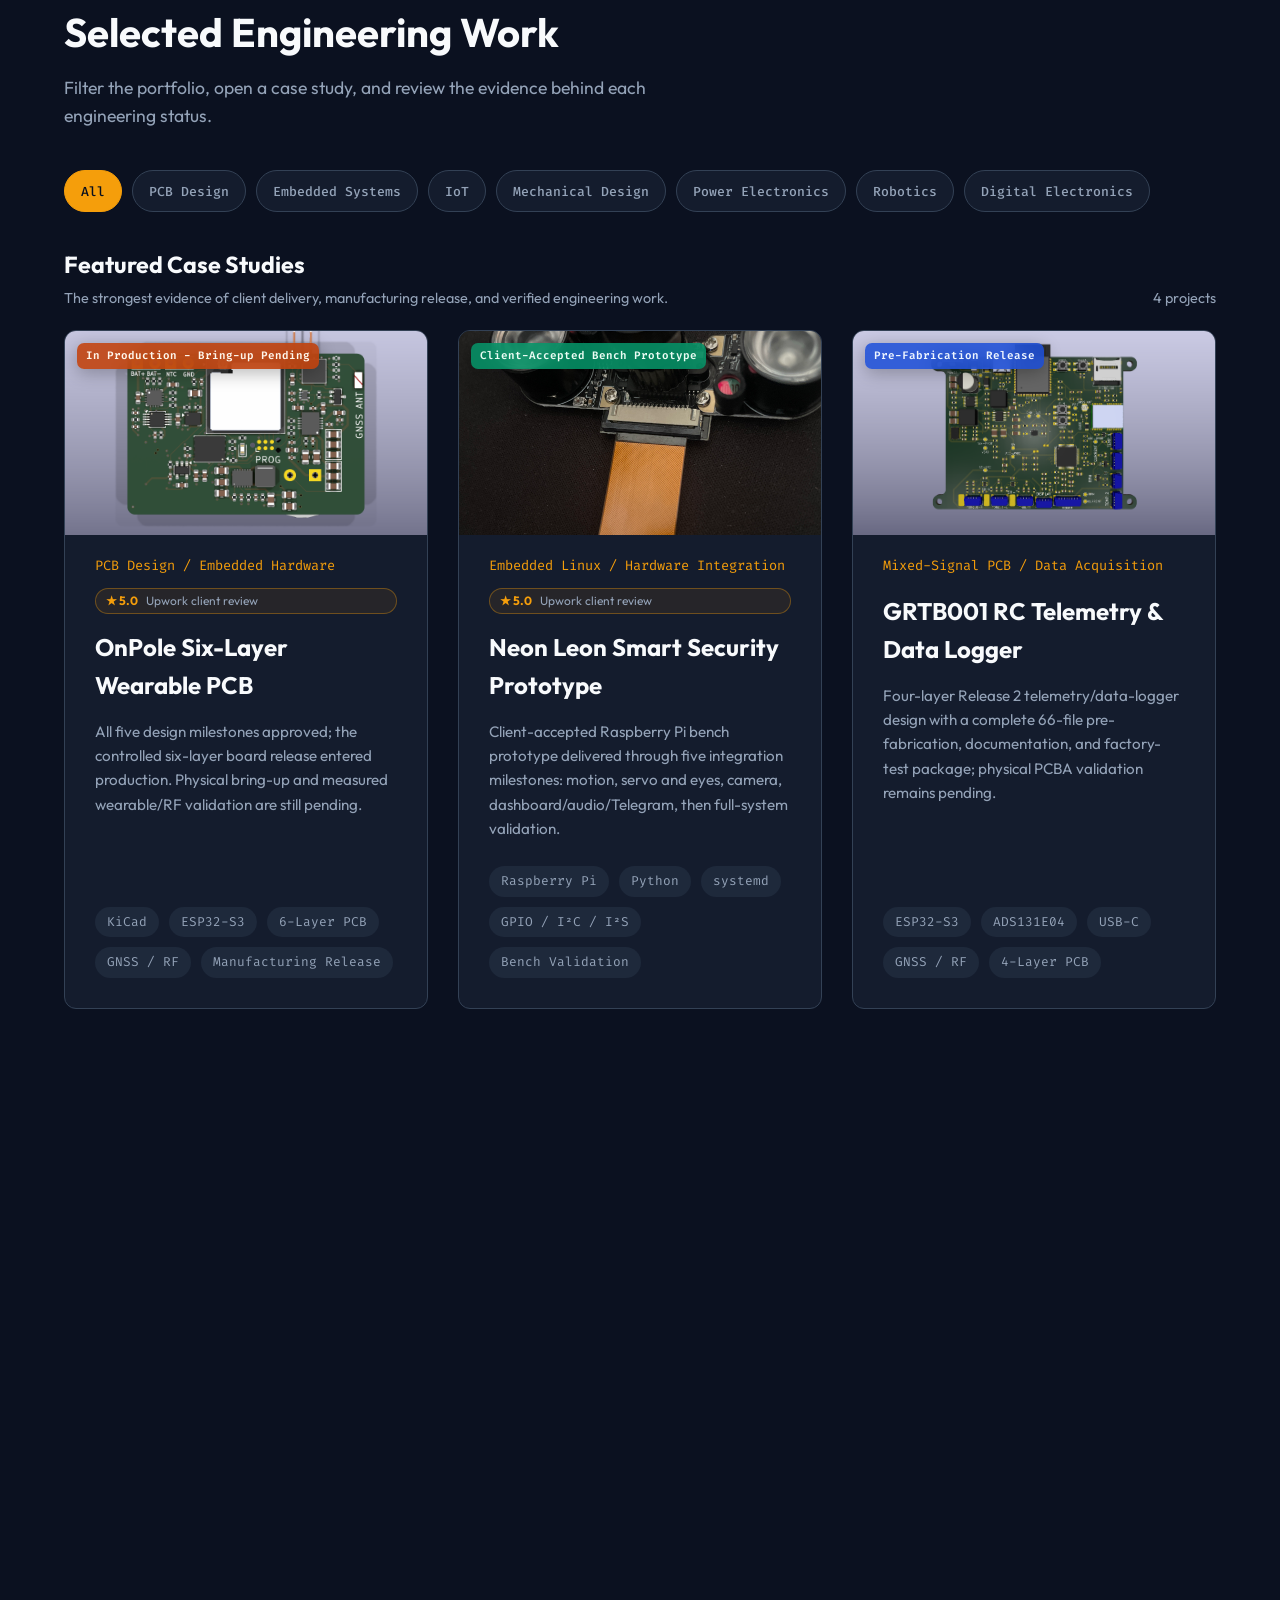
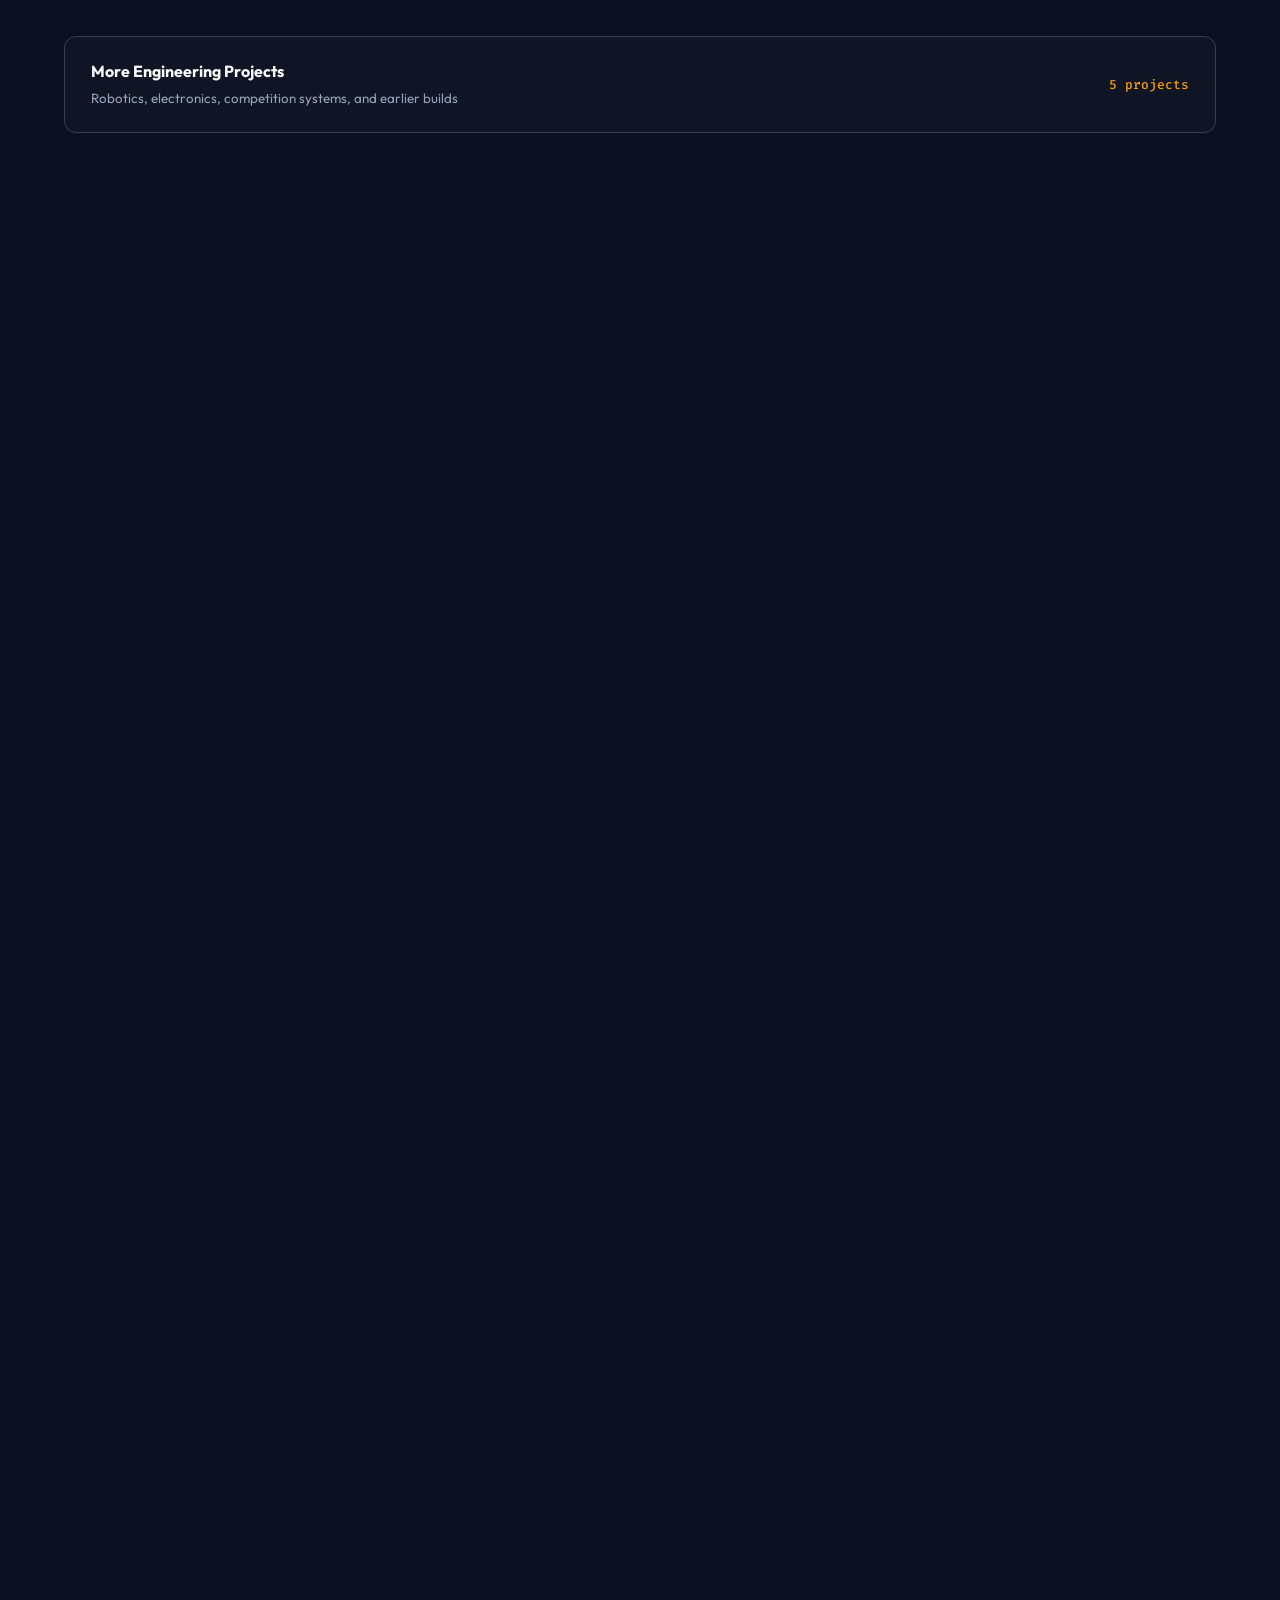
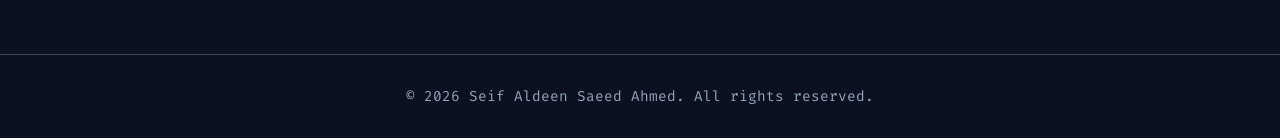
==== commit 232a6cb8: "Bust cached admin data loader" ====
--- a/index.html
+++ b/index.html
@@ -252,6 +252,6 @@
 
     <script src="portfolio-data.js"></script>
     <script src="site-content.js"></script>
-    <script src="script.js"></script>
+    <script src="script.js?v=20260827-2"></script>
   </body>
 </html>
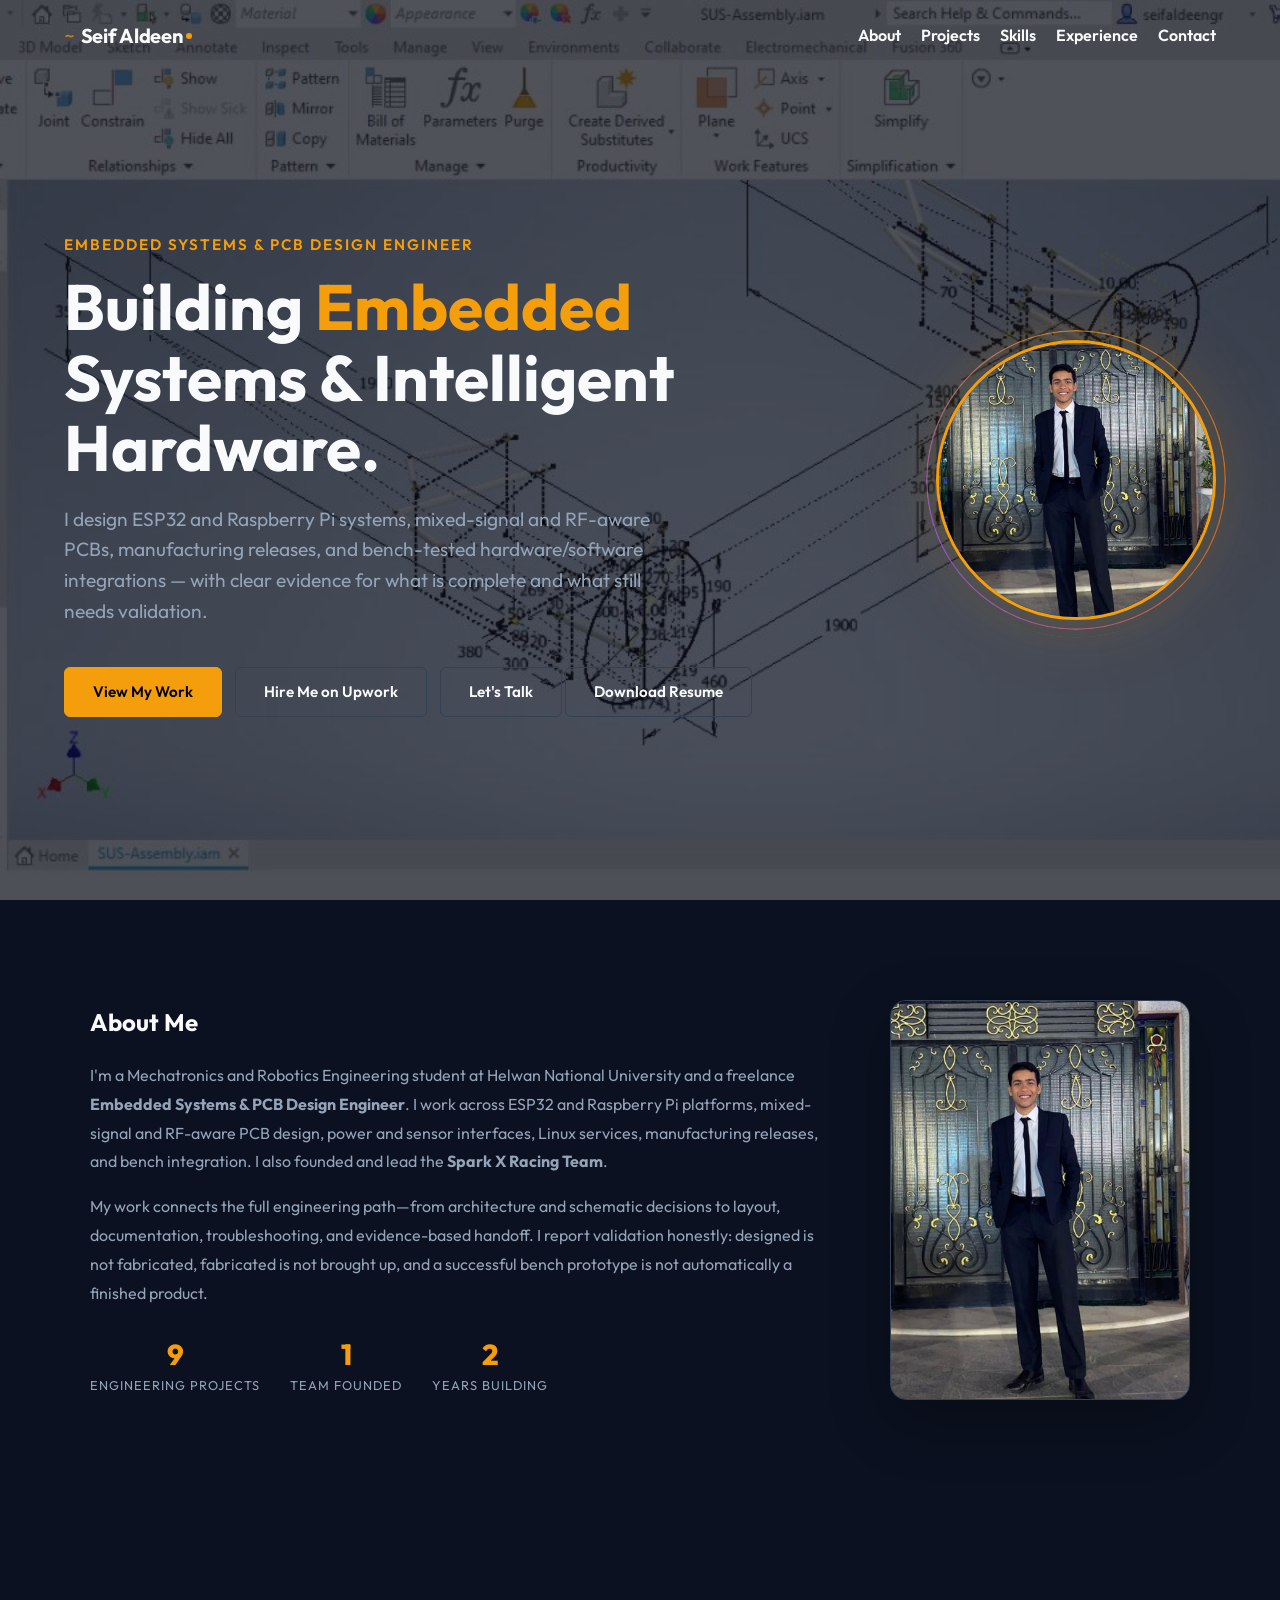
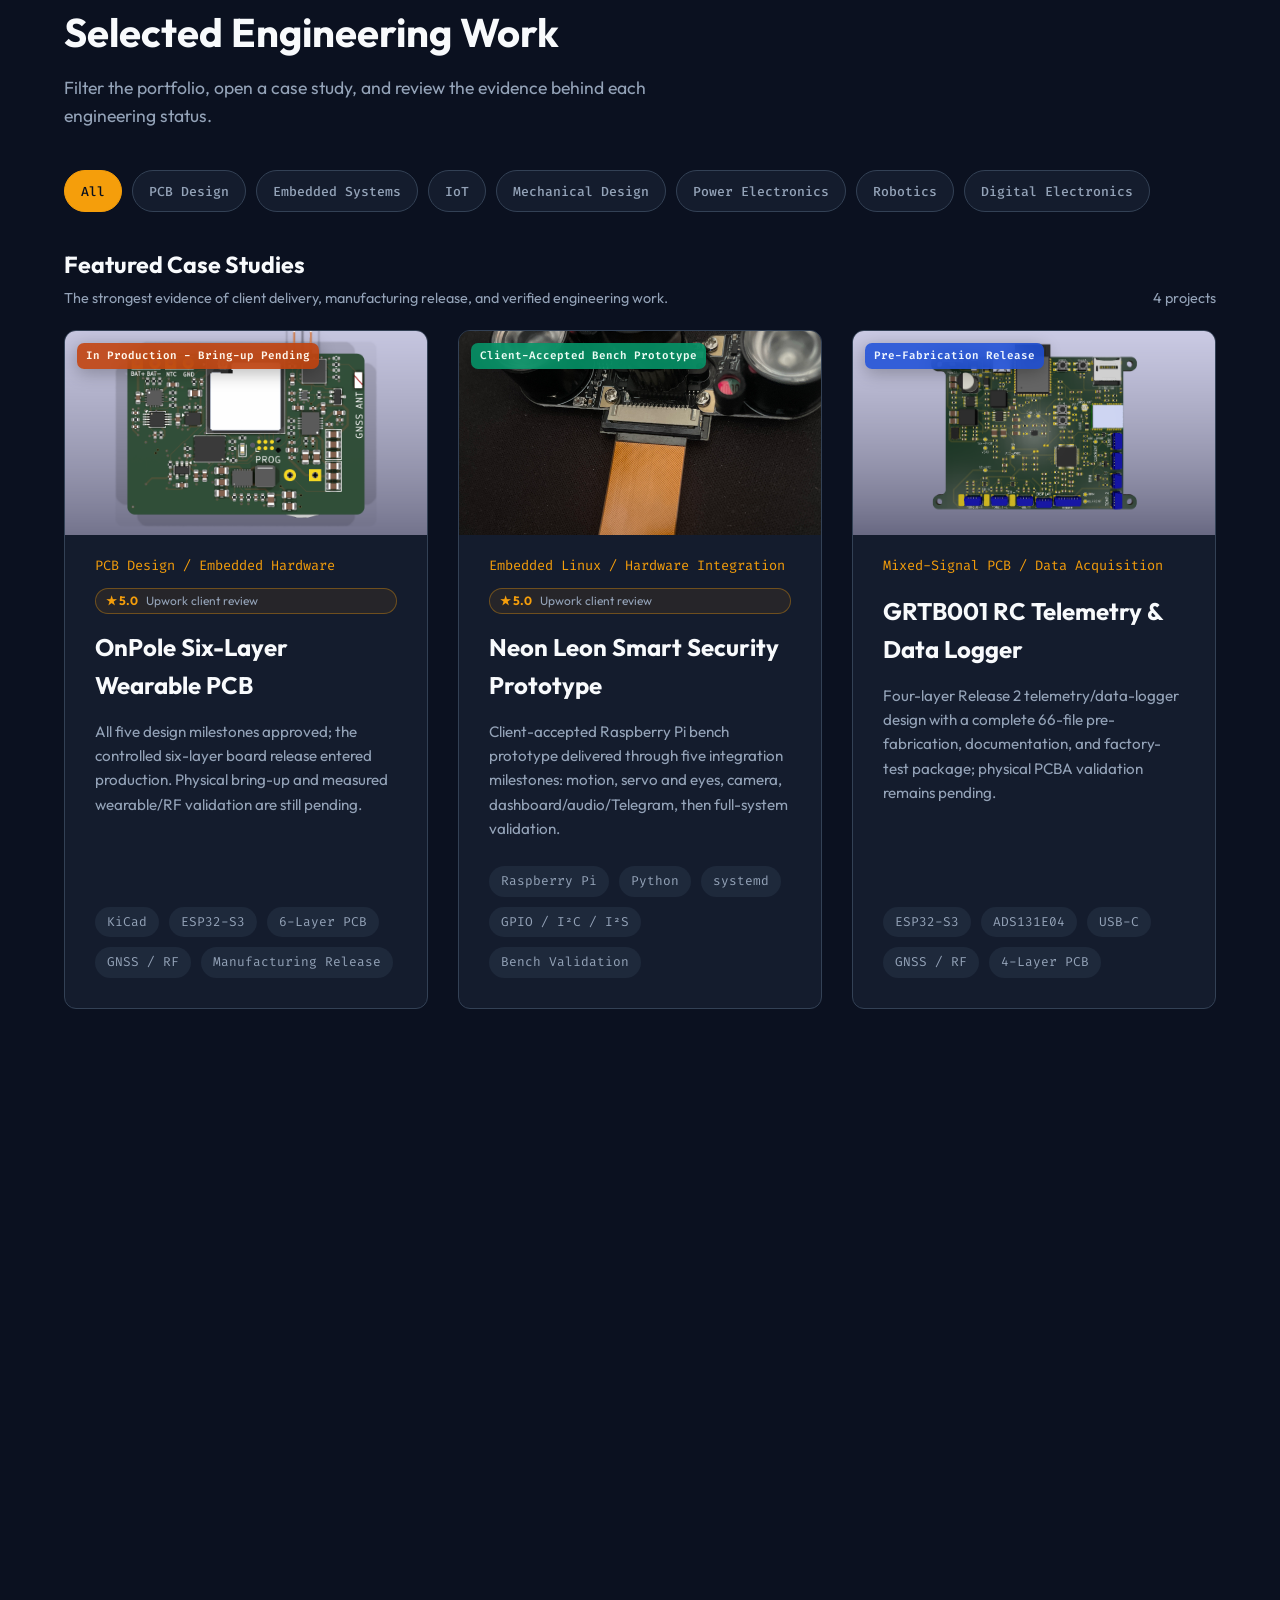
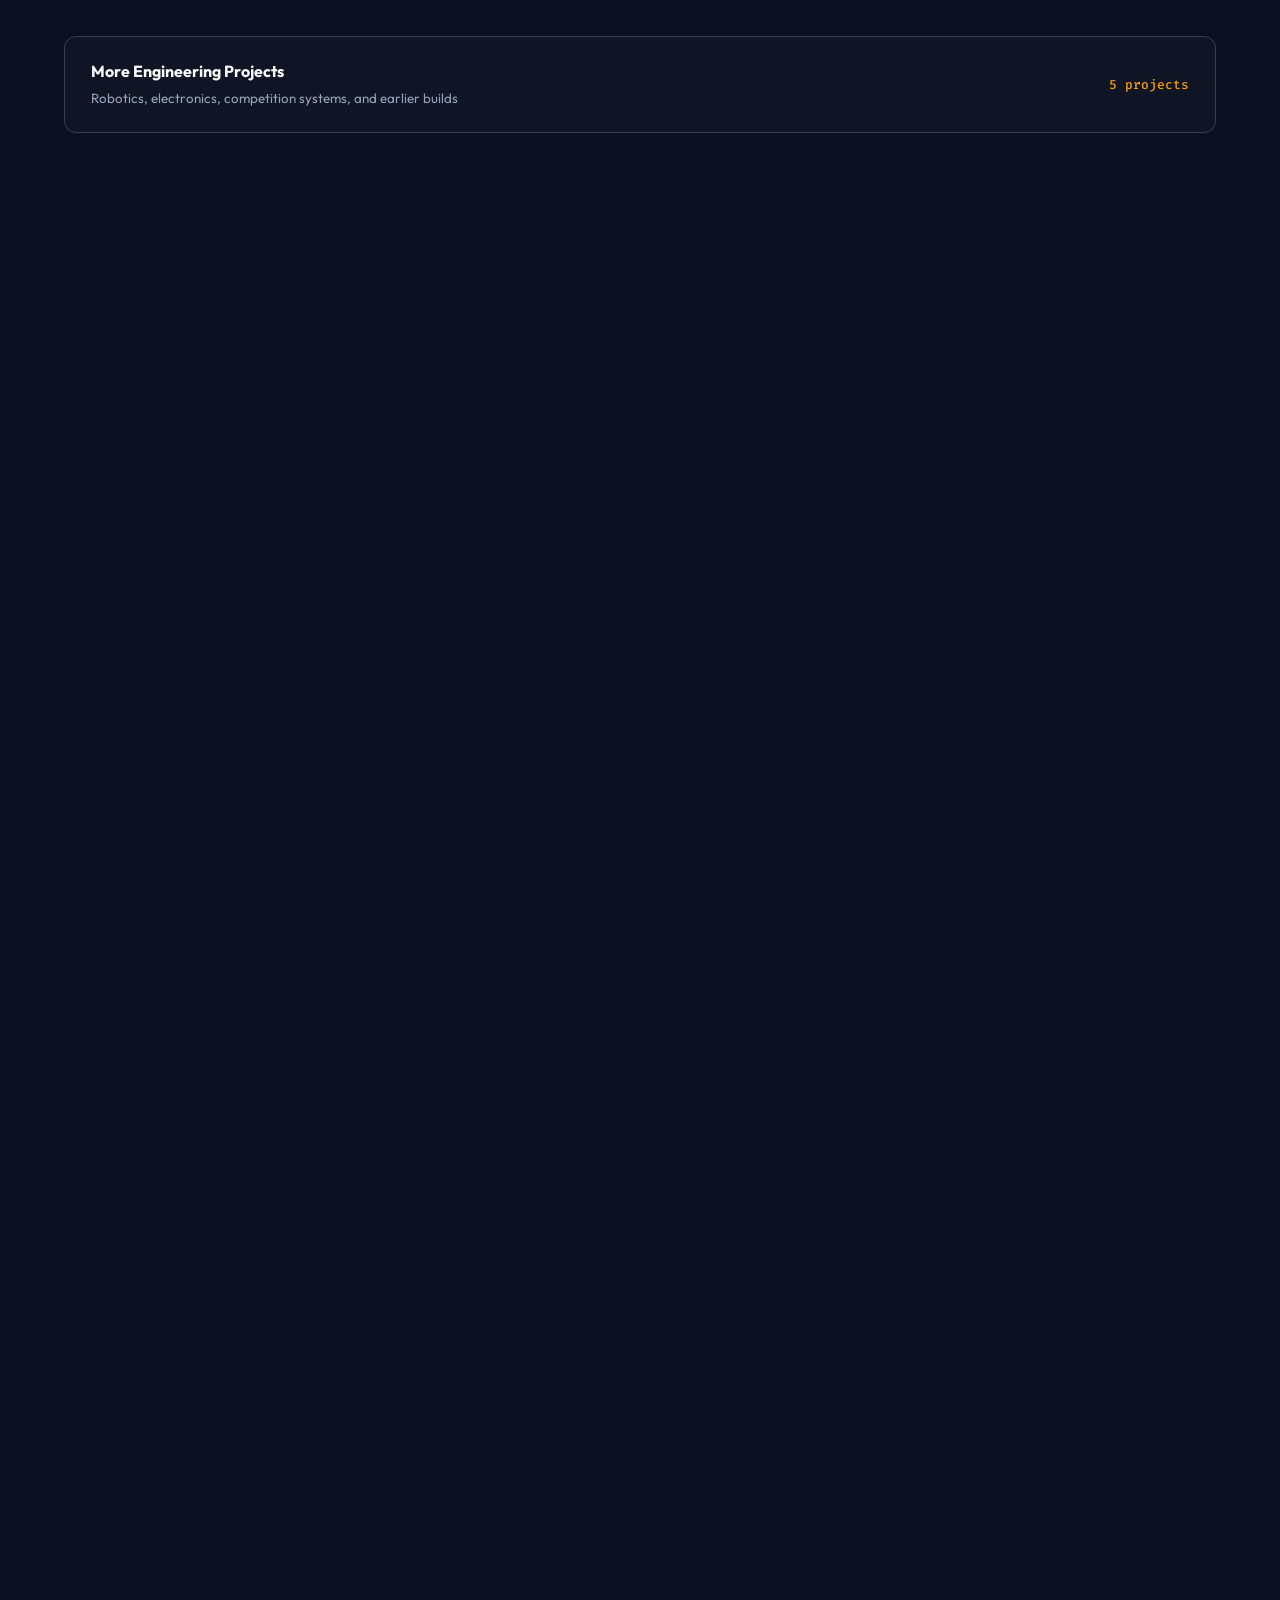
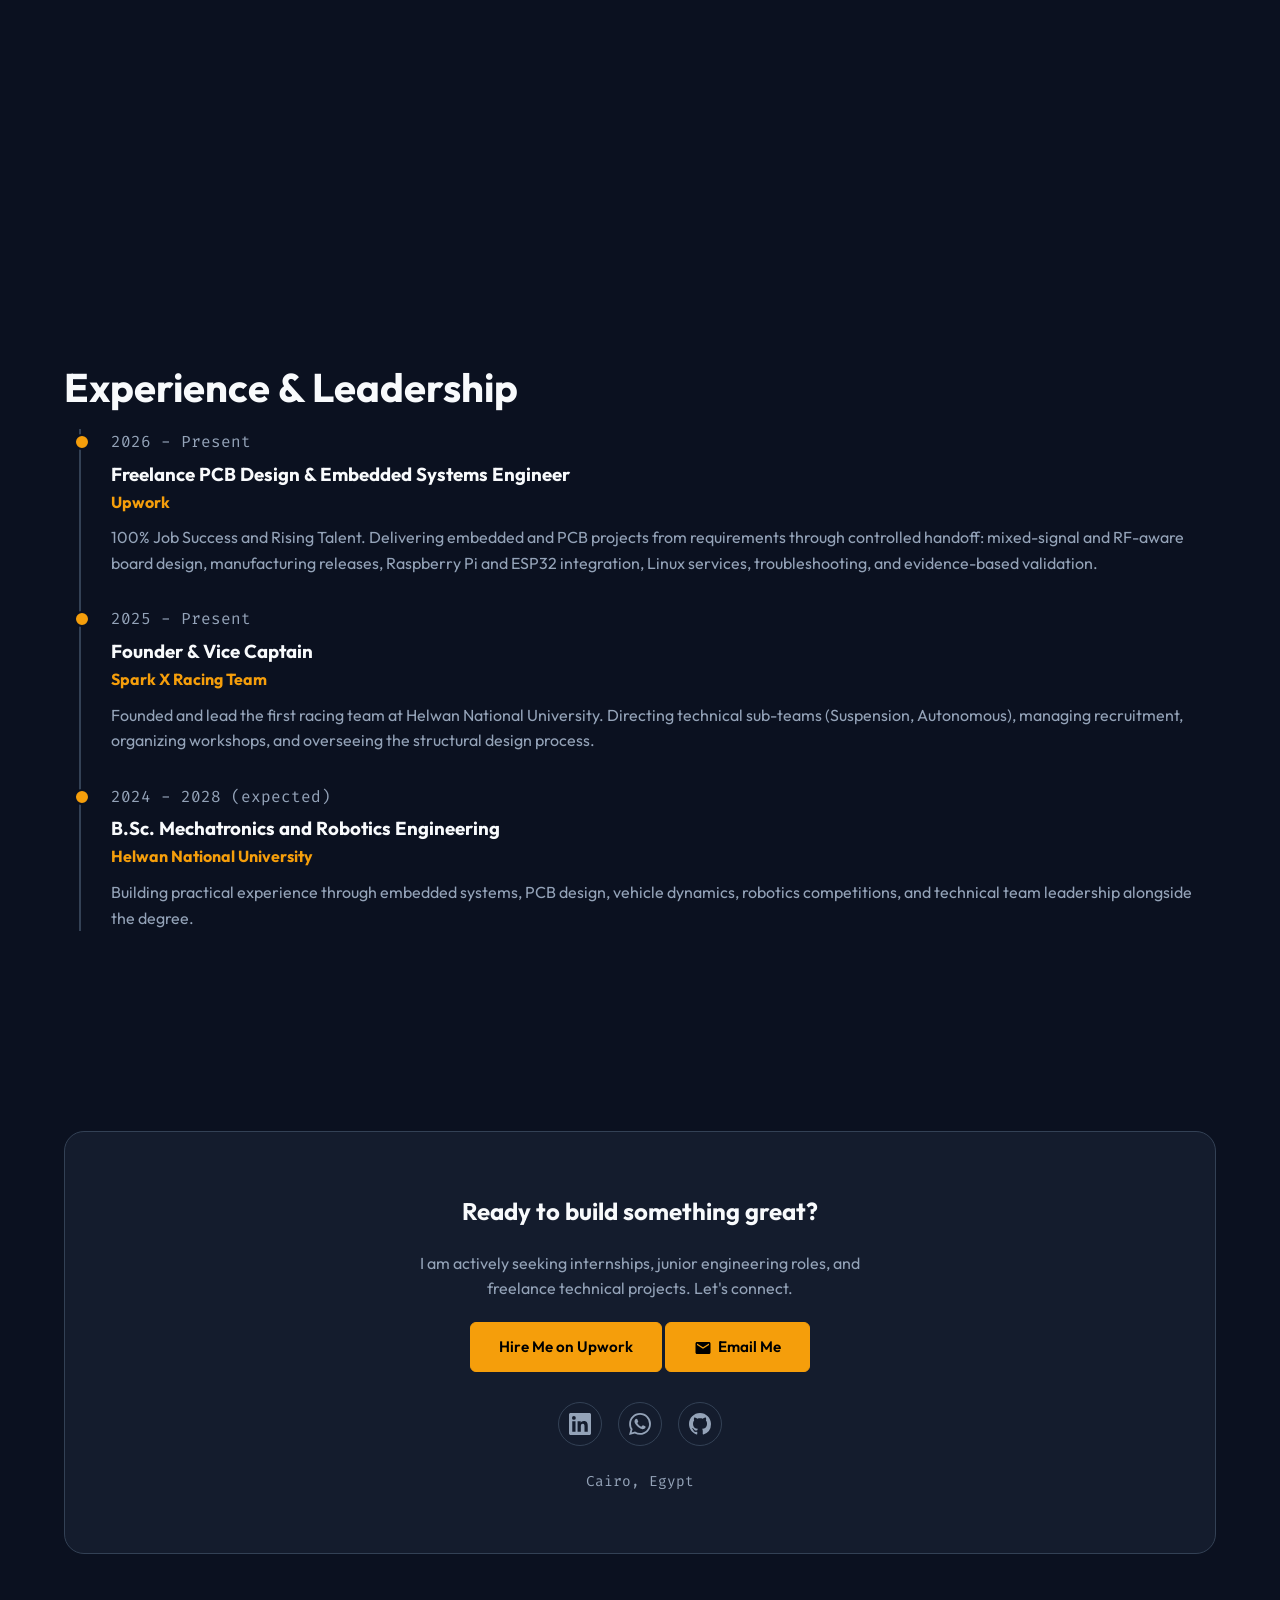
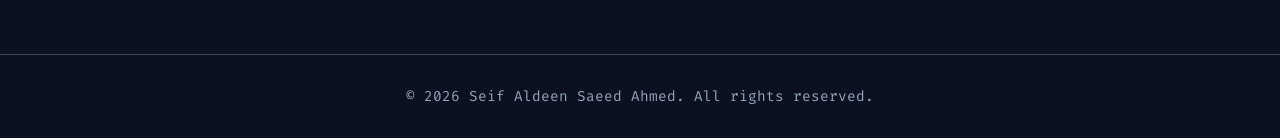
==== commit 73838104: "Add project status colors and restore PCB layout media" ====
--- a/index.html
+++ b/index.html
@@ -15,7 +15,7 @@
     <link rel="preconnect" href="https://fonts.googleapis.com">
     <link rel="preconnect" href="https://fonts.gstatic.com" crossorigin>
     <link href="https://fonts.googleapis.com/css2?family=Outfit:wght@300;400;600;800&family=Fira+Code:wght@400;500&display=swap" rel="stylesheet">
-    <link rel="stylesheet" href="styles.css">
+    <link rel="stylesheet" href="styles.css?v=20260827-3">
     <link rel="icon" href="data:image/svg+xml,<svg xmlns='http://www.w3.org/2000/svg' viewBox='0 0 32 32'><rect width='32' height='32' rx='4' fill='%23f59e0b'/><text x='16' y='22' font-size='18' font-weight='800' text-anchor='middle' fill='%23000'>SA</text></svg>">
     <script type="application/ld+json">{"@context":"https://schema.org","@type":"Person","name":"Seif Aldeen Saeed Ahmed","jobTitle":"PCB Design and Embedded Systems Engineer","url":"https://seif-aldeen.github.io/","sameAs":["https://www.upwork.com/freelancers/seifaldeen1","https://www.linkedin.com/in/-seifaldeen/","https://github.com/seif-aldeen"],"alumniOf":{"@type":"CollegeOrUniversity","name":"Helwan National University"},"knowsAbout":["PCB Design","Embedded Systems","KiCad","ESP32","Raspberry Pi","Mixed-Signal Electronics","GNSS","Robotics"]}</script>
   </head>
@@ -252,6 +252,6 @@
 
     <script src="portfolio-data.js"></script>
     <script src="site-content.js"></script>
-    <script src="script.js?v=20260827-2"></script>
+    <script src="script.js?v=20260827-3"></script>
   </body>
 </html>
--- a/styles.css
+++ b/styles.css
@@ -539,8 +539,15 @@
 .project-hidden-badge { right: 12px; color: #fff; background: rgba(220,38,38,.86); }
 .status-production { color: #fff7ed; background: rgba(194,65,12,.88); }
 .status-prefab { color: #eff6ff; background: rgba(29,78,216,.86); }
-.status-validated { color: #ecfdf5; background: rgba(5,150,105,.86); }
-.status-complete { color: #f8fafc; background: rgba(51,65,85,.88); }
+.status-success,
+.status-validated { color: #ecfdf5; background: rgba(5,150,105,.88); }
+.status-progress,
+.status-warning { color: #fff7ed; background: rgba(217,119,6,.9); }
+.status-neutral,
+.status-complete { color: #f8fafc; background: rgba(71,85,105,.9); }
+.status-purple { color: #faf5ff; background: rgba(124,58,237,.9); }
+.status-danger { color: #fff1f2; background: rgba(220,38,38,.9); }
+.status-custom { color: var(--status-fg); background: var(--status-bg); }
 
 .view-case-study {
   position: absolute;
@@ -614,6 +621,7 @@
 
 /* Case study navigation and media */
 #projectStatusDetail { margin-top: 14px; }
+#projectStatusDetail .project-status { position: static; display: inline-block; max-width: 100%; }
 
 .gallery-thumbnails {
   width: min(1100px, 90%);
@@ -721,6 +729,35 @@
 .admin-check-grid { display: grid; gap: 9px; padding: 12px; border: 1px solid var(--border); border-radius: 10px; margin-bottom: 16px; }
 .admin-check-grid label { display: flex; gap: 9px; align-items: center; color: var(--text-muted); }
 .admin-check-grid input { accent-color: var(--accent); }
+
+.status-color-editor {
+  display: grid;
+  grid-template-columns: auto 52px minmax(150px, 1fr);
+  align-items: center;
+  gap: 10px;
+  margin-top: 10px;
+  color: var(--text-muted);
+  font-size: 0.84rem;
+}
+
+.status-color-editor input[type="color"] {
+  width: 52px;
+  height: 38px;
+  padding: 3px;
+  border: 1px solid var(--border);
+  border-radius: 8px;
+  background: var(--surface);
+  cursor: pointer;
+}
+
+.status-color-preview {
+  justify-self: start;
+  max-width: 100%;
+  padding: 7px 10px;
+  border-radius: 7px;
+  font: 600 0.72rem 'Fira Code', monospace;
+  box-shadow: 0 4px 18px rgba(0,0,0,.24);
+}
 .work-card.dragging { opacity: .45; }
 .admin-hidden-project { opacity: .62; border-style: dashed; }
 .admin-drag-hint { color: var(--text-muted); font-size: .72rem; }
@@ -2459,6 +2496,8 @@
   .case-study-nav { top: 64px; width: 94%; }
   .gallery-thumbnails { width: 94%; }
   .video-launch { min-height: 250px; }
+  .status-color-editor { grid-template-columns: auto 52px; }
+  .status-color-preview { grid-column: 1 / -1; }
 }
 
 @media (max-width: 480px) {
